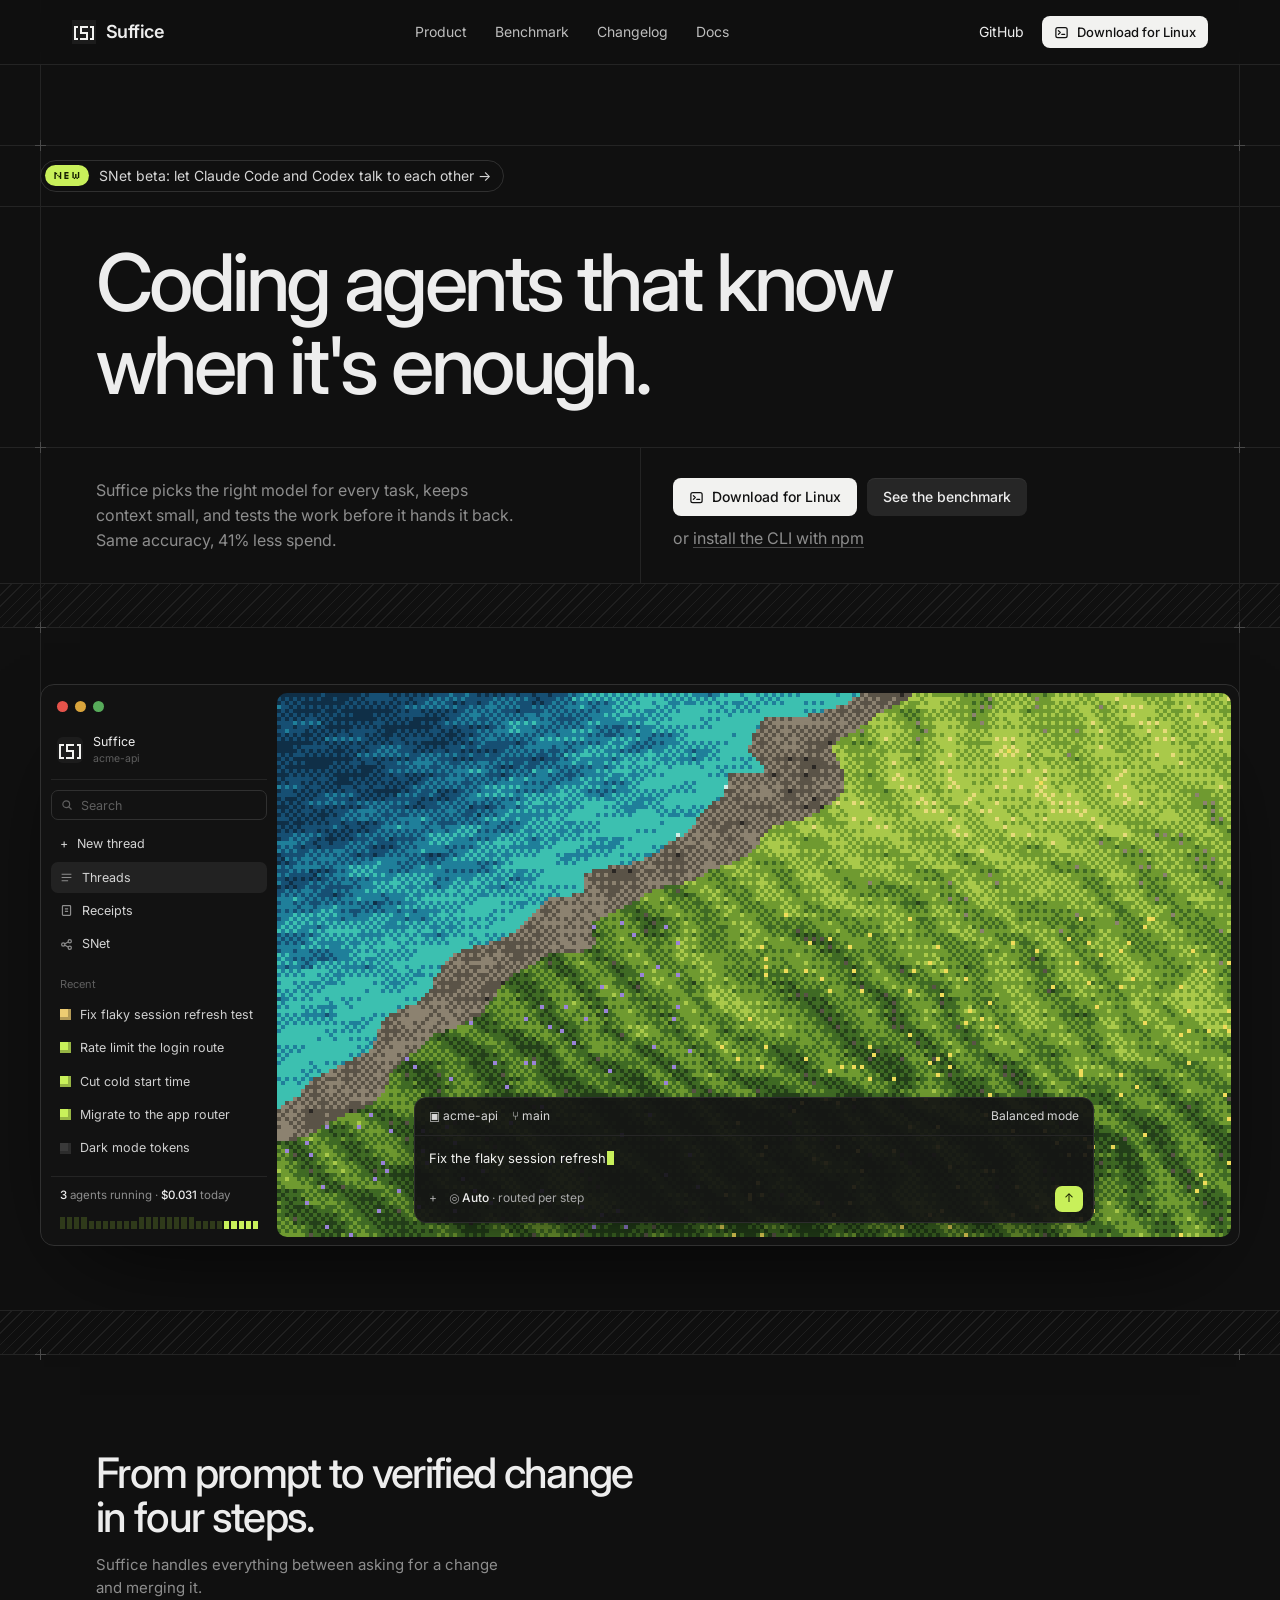
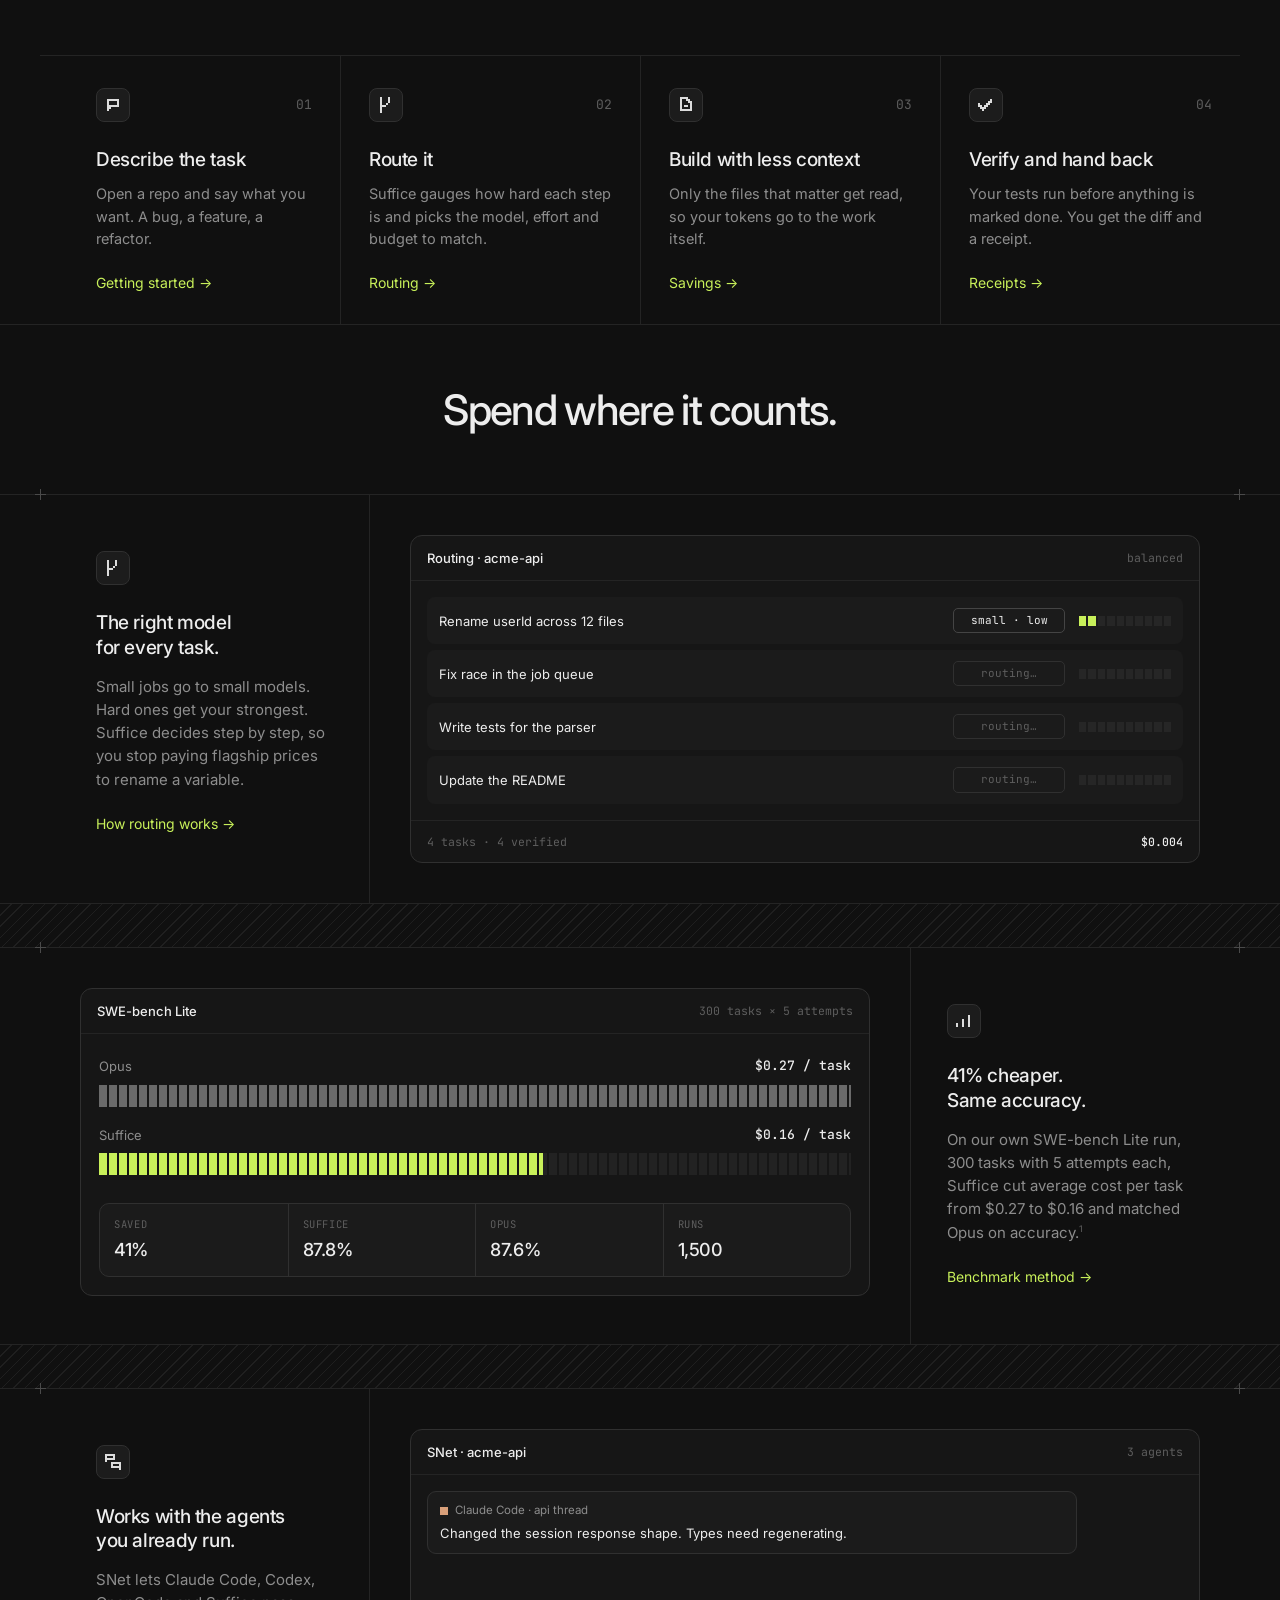
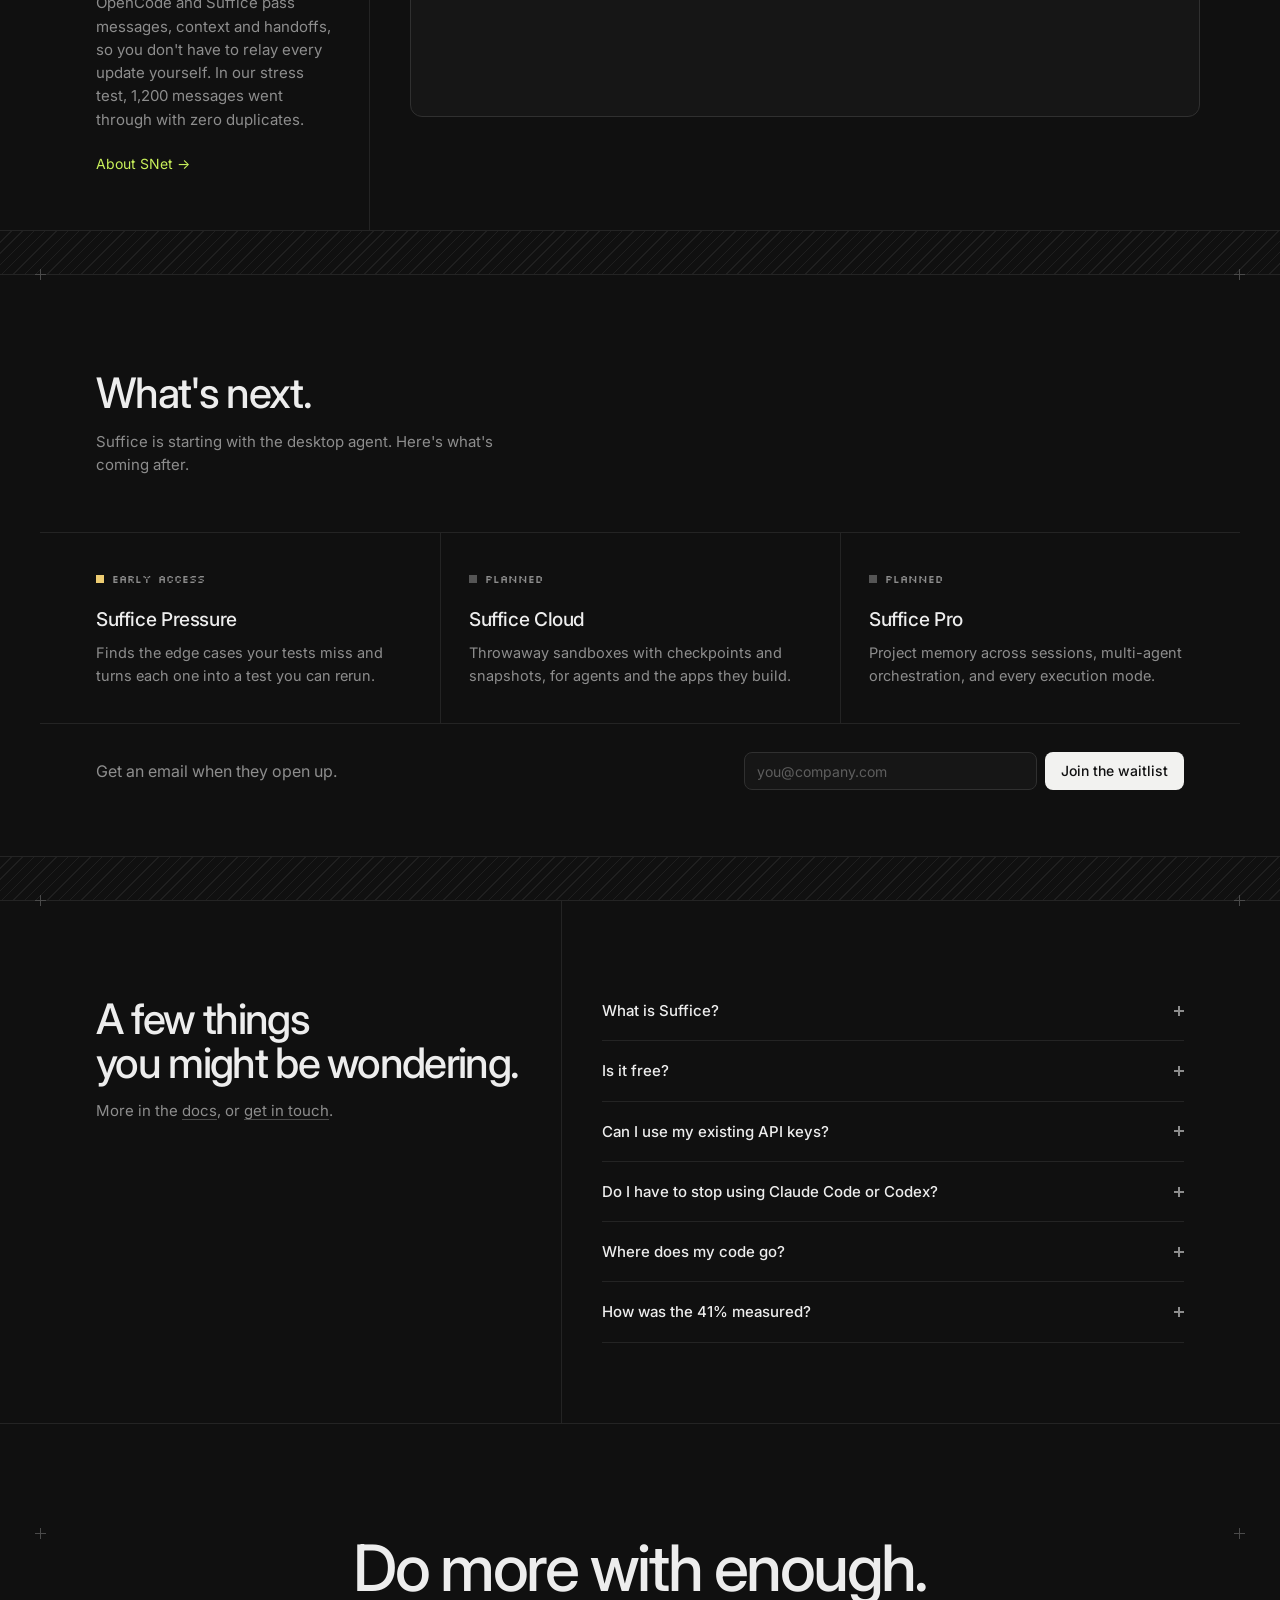
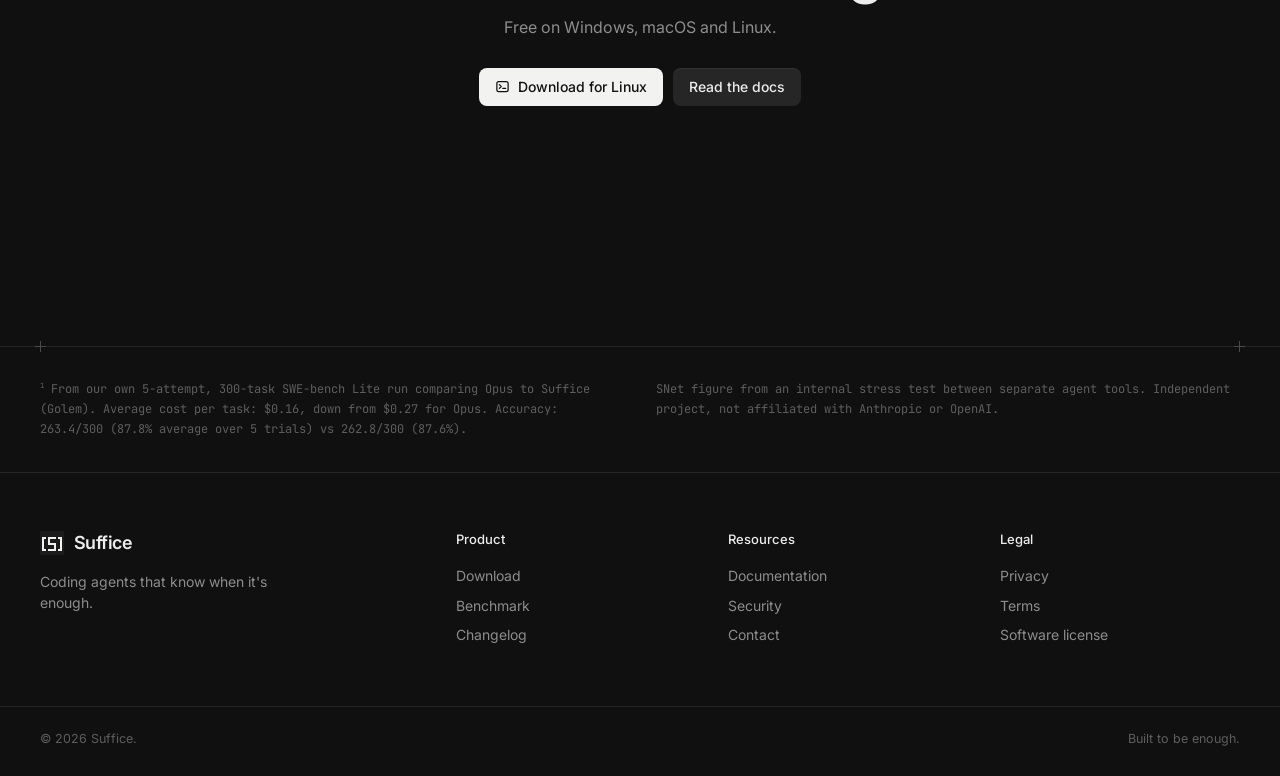
==== v2/index.html @ 333511dd "Add v2 design: dark grid frame with pixel art. Generated with [Devin](https://devin.ai)  Co-Authored" ====
<!doctype html>
<html lang="en">
<head>
  <meta charset="utf-8">
  <meta name="viewport" content="width=device-width, initial-scale=1">
  <title>Suffice | Coding agents that know when it's enough</title>
  <meta name="description" content="Suffice picks the right model for every task, keeps context small, and tests the work before it hands it back. Same accuracy, 41% less spend.">
  <meta property="og:title" content="Suffice | Coding agents that know when it's enough">
  <meta property="og:description" content="41% lower cost per task at the same accuracy on SWE-bench Lite.">
  <meta name="theme-color" content="#101010">
  <link rel="icon" href="logo.svg" type="image/svg+xml">
  <link rel="preconnect" href="https://fonts.googleapis.com">
  <link rel="preconnect" href="https://fonts.gstatic.com" crossorigin>
  <link href="https://fonts.googleapis.com/css2?family=Inter:wght@400;500;600&family=JetBrains+Mono:wght@400;500&family=Silkscreen&display=swap" rel="stylesheet">
  <link rel="stylesheet" href="styles.css">
  <script>document.documentElement.classList.add('js')</script>
</head>
<body>

<header class="nav">
  <div class="inner">
    <a href="index.html" class="brand"><img src="logo.svg" alt="">Suffice</a>
    <nav class="nav-links">
      <a href="#product">Product</a>
      <a href="#benchmark">Benchmark</a>
      <a href="download.html#changelog">Changelog</a>
      <a href="#" data-link="docs">Docs</a>
    </nav>
    <div class="nav-right">
      <a href="#" data-link="github" class="hide-sm">GitHub</a>
      <a href="download.html" class="btn btn-white btn-sm" data-download><span data-os-icon></span><span data-download-label>Download</span></a>
    </div>
  </div>
</header>

<main>
  <section class="band hero">
    <div class="inner hero-top"></div>
  </section>
  <section class="band">
    <div class="inner badge-row">
      <span class="x tl"></span><span class="x tr"></span>
      <a class="badge fade-up" href="#snet"><b>NEW</b>SNet beta: let Claude Code and Codex talk to each other →</a>
    </div>
  </section>
  <section class="band hero">
    <div class="inner">
      <h1 class="fade-up" style="--i:1">Coding agents that know<br>when it's enough.</h1>
    </div>
  </section>
  <section class="band">
    <div class="inner hero-split">
      <span class="x tl"></span><span class="x tr"></span>
      <div class="fade-up" style="--i:2"><p>Suffice picks the right model for every task, keeps context small, and tests the work before it hands it back. Same accuracy, 41% less spend.</p></div>
      <div class="fade-up" style="--i:3">
        <div class="actions">
          <a href="download.html" class="btn btn-white" data-download><span data-os-icon></span><span data-download-label>Download Suffice</span></a>
          <a href="#benchmark" class="btn btn-grey">See the benchmark</a>
        </div>
        <p class="or">or <a class="u" href="download.html#cli">install the CLI with npm</a></p>
      </div>
    </div>
  </section>

  <div class="hatch"></div>

  <section class="band">
    <div class="inner shot-band">
      <span class="x tl"></span><span class="x tr"></span>
      <div class="app fade-up" style="--i:4" role="img" aria-label="The Suffice desktop app with a thread list and a prompt box over pixel art">
        <div class="app-grid">
          <aside class="side">
            <div class="lights"><i style="background:#e5534b"></i><i style="background:#d9a43c"></i><i style="background:#57ab5a"></i></div>
            <div class="ws"><img src="logo.svg" alt=""><div>Suffice<small>acme-api</small></div></div>
            <div class="search"><svg width="12" height="12" viewBox="0 0 16 16" fill="none" stroke="currentColor" stroke-width="1.6"><circle cx="7" cy="7" r="4.5"/><path d="M10.5 10.5L14 14"/></svg>Search</div>
            <div class="nav-item"><span>+</span>New thread</div>
            <div class="nav-item on"><svg viewBox="0 0 16 16" fill="none" stroke="currentColor" stroke-width="1.5"><path d="M2 4h12M2 8h12M2 12h8"/></svg>Threads</div>
            <div class="nav-item"><svg viewBox="0 0 16 16" fill="none" stroke="currentColor" stroke-width="1.5"><rect x="3" y="2" width="10" height="12" rx="1"/><path d="M6 6h4M6 9h4"/></svg>Receipts</div>
            <div class="nav-item"><svg viewBox="0 0 16 16" fill="none" stroke="currentColor" stroke-width="1.5"><circle cx="4" cy="8" r="2"/><circle cx="12" cy="4" r="2"/><circle cx="12" cy="12" r="2"/><path d="M6 7l4-2M6 9l4 2"/></svg>SNet</div>
            <div class="side-label">Recent</div>
            <div class="thread"><i class="pdot run"></i><span>Fix flaky session refresh test</span></div>
            <div class="thread"><i class="pdot"></i><span>Rate limit the login route</span></div>
            <div class="thread"><i class="pdot"></i><span>Cut cold start time</span></div>
            <div class="thread"><i class="pdot"></i><span>Migrate to the app router</span></div>
            <div class="thread"><i class="pdot idle"></i><span>Dark mode tokens</span></div>
            <div class="side-foot">
              <b>3</b> agents running · <b id="spendNow">$0.031</b> today
              <div class="spark" id="spark"></div>
            </div>
          </aside>
          <div class="stage">
            <canvas class="pixels" id="pixels" aria-hidden="true"></canvas>
            <div class="composer-wrap">
              <div class="composer">
                <div class="composer-top"><span>▣ acme-api</span><span>⑂ main</span><span class="right hide-sm">Balanced mode</span></div>
                <div class="prompt placeholder" id="prompt">Describe the task…</div>
                <div class="composer-bar"><span>+</span><span>◎ <b>Auto</b> · routed per step</span><span class="send" id="send">↑</span></div>
              </div>
            </div>
          </div>
        </div>
      </div>
    </div>
  </section>

  <div class="hatch"></div>

  <section class="band" id="product">
    <div class="inner">
      <span class="x tl"></span><span class="x tr"></span>
      <div class="sec-head" data-reveal>
        <h2>From prompt to verified change<br>in four steps.</h2>
        <p>Suffice handles everything between asking for a change and merging it.</p>
      </div>
      <div class="steps" data-reveal>
        <div class="step">
          <div class="step-top"><span class="ico"><canvas data-icon="chat"></canvas></span><span class="num">01</span></div>
          <h3>Describe the task</h3>
          <p>Open a repo and say what you want. A bug, a feature, a refactor.</p>
          <a class="link" href="#" data-link="docs">Getting started →</a>
        </div>
        <div class="step">
          <div class="step-top"><span class="ico"><canvas data-icon="fork"></canvas></span><span class="num">02</span></div>
          <h3>Route it</h3>
          <p>Suffice gauges how hard each step is and picks the model, effort and budget to match.</p>
          <a class="link" href="#routing">Routing →</a>
        </div>
        <div class="step">
          <div class="step-top"><span class="ico"><canvas data-icon="file"></canvas></span><span class="num">03</span></div>
          <h3>Build with less context</h3>
          <p>Only the files that matter get read, so your tokens go to the work itself.</p>
          <a class="link" href="#benchmark">Savings →</a>
        </div>
        <div class="step">
          <div class="step-top"><span class="ico"><canvas data-icon="check"></canvas></span><span class="num">04</span></div>
          <h3>Verify and hand back</h3>
          <p>Your tests run before anything is marked done. You get the diff and a receipt.</p>
          <a class="link" href="#" data-link="docs">Receipts →</a>
        </div>
      </div>
    </div>
  </section>

  <section class="band pixel-band">
    <canvas id="stripes" aria-hidden="true"></canvas>
    <h2 data-reveal>Spend where it counts.</h2>
  </section>

  <section class="band" id="routing">
    <div class="inner">
      <span class="x tl"></span><span class="x tr"></span>
      <div class="row">
        <div class="row-text" data-reveal>
          <span class="ico"><canvas data-icon="fork"></canvas></span>
          <h3>The right model<br>for every task.</h3>
          <p>Small jobs go to small models. Hard ones get your strongest. Suffice decides step by step, so you stop paying flagship prices to rename a variable.</p>
          <a class="link" href="#" data-link="docs">How routing works →</a>
        </div>
        <div class="row-shot" data-reveal style="--d:100ms">
          <div class="mock" id="routeShot">
            <div class="mock-head"><b>Routing · acme-api</b><span>balanced</span></div>
            <div class="mock-body">
              <div class="route"><span>Rename userId across 12 files</span><span class="model" data-model="small · low" data-effort="2">routing…</span><span class="blocks"></span></div>
              <div class="route"><span>Fix race in the job queue</span><span class="model" data-model="large · high" data-effort="8">routing…</span><span class="blocks"></span></div>
              <div class="route"><span>Write tests for the parser</span><span class="model" data-model="mid · medium" data-effort="5">routing…</span><span class="blocks"></span></div>
              <div class="route"><span>Update the README</span><span class="model" data-model="small · low" data-effort="1">routing…</span><span class="blocks"></span></div>
            </div>
            <div class="mock-foot"><span>4 tasks · 4 verified</span><b id="routeCost">$0.000</b></div>
          </div>
        </div>
      </div>
    </div>
  </section>

  <div class="hatch"></div>

  <section class="band" id="benchmark">
    <div class="inner">
      <span class="x tl"></span><span class="x tr"></span>
      <div class="row flip">
        <div class="row-text" data-reveal>
          <span class="ico"><canvas data-icon="bars"></canvas></span>
          <h3>41% cheaper.<br>Same accuracy.</h3>
          <p>On our own SWE-bench Lite run, 300 tasks with 5 attempts each, Suffice cut average cost per task from $0.27 to $0.16 and matched Opus on accuracy.<sup>1</sup></p>
          <a class="link" href="https://suffice.work/method">Benchmark method →</a>
        </div>
        <div class="row-shot" data-reveal style="--d:100ms">
          <div class="mock chart">
            <div class="mock-head"><b>SWE-bench Lite</b><span>300 tasks × 5 attempts</span></div>
            <div class="bars">
              <div><div class="bar-label"><span>Opus</span><b>$0.27 / task</b></div><div class="bar"><i style="--w:100%"></i></div></div>
              <div><div class="bar-label"><span>Suffice</span><b>$0.16 / task</b></div><div class="bar us"><i style="--w:59%"></i></div></div>
            </div>
            <div class="stats">
              <div><small>Saved</small><b><span data-count="41">0</span>%</b></div>
              <div><small>Suffice</small><b><span data-count="87.8" data-decimals="1">0</span>%</b></div>
              <div><small>Opus</small><b><span data-count="87.6" data-decimals="1">0</span>%</b></div>
              <div><small>Runs</small><b><span data-count="1500">0</span></b></div>
            </div>
          </div>
        </div>
      </div>
    </div>
  </section>

  <div class="hatch"></div>

  <section class="band" id="snet">
    <div class="inner">
      <span class="x tl"></span><span class="x tr"></span>
      <div class="row">
        <div class="row-text" data-reveal>
          <span class="ico"><canvas data-icon="msgs"></canvas></span>
          <h3>Works with the agents<br>you already run.</h3>
          <p>SNet lets Claude Code, Codex, OpenCode and Suffice pass messages, context and handoffs, so you don't have to relay every update yourself. In our stress test, 1,200 messages went through with zero duplicates.</p>
          <a class="link" href="#" data-link="docs">About SNet →</a>
        </div>
        <div class="row-shot" data-reveal style="--d:100ms">
          <div class="mock" id="snetShot">
            <div class="mock-head"><b>SNet · acme-api</b><span>3 agents</span></div>
            <div class="msgs">
              <div class="msg"><div class="msg-from"><i style="background:#d9a07a"></i>Claude Code · api thread</div>Changed the session response shape. Types need regenerating.</div>
              <div class="msg me"><div class="msg-from"><i style="background:var(--accent)"></i>Suffice</div>Types regenerated. Handing the test run to Codex.</div>
              <div class="msg"><div class="msg-from"><i style="background:#85baff"></i>Codex · tests thread</div>42 of 42 passing. Ready for review.</div>
            </div>
          </div>
        </div>
      </div>
    </div>
  </section>

  <div class="hatch"></div>

  <section class="band">
    <div class="inner">
      <span class="x tl"></span><span class="x tr"></span>
      <div class="sec-head" data-reveal>
        <h2>What's next.</h2>
        <p>Suffice is starting with the desktop agent. Here's what's coming after.</p>
      </div>
      <div class="cells" data-reveal>
        <div class="cell"><span class="status"><i style="background:var(--warn)"></i>EARLY ACCESS</span><h3>Suffice Pressure</h3><p>Finds the edge cases your tests miss and turns each one into a test you can rerun.</p></div>
        <div class="cell"><span class="status"><i style="background:#555"></i>PLANNED</span><h3>Suffice Cloud</h3><p>Throwaway sandboxes with checkpoints and snapshots, for agents and the apps they build.</p></div>
        <div class="cell"><span class="status"><i style="background:#555"></i>PLANNED</span><h3>Suffice Pro</h3><p>Project memory across sessions, multi-agent orchestration, and every execution mode.</p></div>
      </div>
      <div class="wait-row" data-reveal>
        <p class="muted">Get an email when they open up.</p>
        <form class="waitlist" novalidate>
          <input type="email" name="email" placeholder="you@company.com" aria-label="Email address" required>
          <button class="btn btn-white" type="submit">Join the waitlist</button>
        </form>
        <p class="waitlist-msg" aria-live="polite"></p>
      </div>
    </div>
  </section>

  <div class="hatch"></div>

  <section class="band">
    <div class="inner">
      <span class="x tl"></span><span class="x tr"></span>
      <div class="faq-grid">
      <div data-reveal>
        <h2>A few things<br>you might be wondering.</h2>
        <p>More in the <a class="u" href="#" data-link="docs">docs</a>, or <a class="u" href="#" data-email>get in touch</a>.</p>
      </div>
      <div class="faq" data-reveal style="--d:100ms">
        <details><summary>What is Suffice?<i></i></summary><p>A desktop coding agent. You describe a feature, bug or refactor, and Suffice plans it, writes the code, runs it and tests it, choosing models along the way so you don't overpay.</p></details>
        <details><summary>Is it free?<i></i></summary><p>Yes. The app is free with your own API key. Paid features will come later, and we'll announce pricing before anything changes.</p></details>
        <details><summary>Can I use my existing API keys?<i></i></summary><p>Yes. Add a key from your provider and you're billed by them at their normal rates. Whatever Suffice saves shows up on your own bill.</p></details>
        <details><summary>Do I have to stop using Claude Code or Codex?<i></i></summary><p>No. SNet, in beta, connects them to Suffice and to each other so they can share context and hand off work.</p></details>
        <details><summary>Where does my code go?<i></i></summary><p>The agent runs on your computer. Code is only sent to the model provider you configure, under your key.</p></details>
        <details><summary>How was the 41% measured?<i></i></summary><p>On our own run of SWE-bench Lite: 300 tasks, 5 attempts each, comparing Opus to Suffice (Golem). Average cost per task went from $0.27 to $0.16 with accuracy level. The full <a class="u" href="https://suffice.work/method">method</a> is public.</p></details>
      </div>
      </div>
    </div>
  </section>

  <section class="band cta">
    <div class="inner" data-reveal>
      <span class="x tl"></span><span class="x tr"></span>
      <h2>Do more with enough.</h2>
      <p>Free on Windows, macOS and Linux.</p>
      <div class="actions">
        <a href="download.html" class="btn btn-white" data-download><span data-os-icon></span><span data-download-label>Download Suffice</span></a>
        <a href="#" class="btn btn-grey" data-link="docs">Read the docs</a>
      </div>
    </div>
    <canvas class="dissolve" id="dissolve" aria-hidden="true"></canvas>
  </section>
</main>

<footer class="footer">
  <section class="band">
    <div class="inner notes">
      <span class="x tl"></span><span class="x tr"></span>
      <p><sup>1</sup> From our own 5-attempt, 300-task SWE-bench Lite run comparing Opus to Suffice (Golem). Average cost per task: $0.16, down from $0.27 for Opus. Accuracy: 263.4/300 (87.8% average over 5 trials) vs 262.8/300 (87.6%).</p>
      <p>SNet figure from an internal stress test between separate agent tools. Independent project, not affiliated with Anthropic or OpenAI.</p>
    </div>
  </section>
  <section class="band">
    <div class="inner footer-grid">
      <div>
        <a href="index.html" class="brand"><img src="logo.svg" alt="">Suffice</a>
        <p>Coding agents that know when it's enough.</p>
      </div>
      <div class="footer-col"><h4>Product</h4><a href="download.html">Download</a><a href="#benchmark">Benchmark</a><a href="download.html#changelog">Changelog</a></div>
      <div class="footer-col"><h4>Resources</h4><a href="#" data-link="docs">Documentation</a><a href="#" data-link="security">Security</a><a href="#" data-email>Contact</a></div>
      <div class="footer-col"><h4>Legal</h4><a href="#" data-link="privacy">Privacy</a><a href="#" data-link="terms">Terms</a><a href="#" data-link="eula">Software license</a></div>
    </div>
  </section>
  <div class="inner footer-bottom"><span>© <span data-year>2026</span> Suffice.</span><span>Built to be enough.</span></div>
</footer>

<script src="main.js"></script>
</body>
</html>
---- v2/styles.css ----
:root {
  --bg: #101010;
  --panel: #161616;
  --panel-2: #1c1c1c;
  --line: #242424;
  --line-2: #303030;
  --text: #ededed;
  --muted: #8d8d8d;
  --dim: #5e5e5e;
  --accent: #c8f05a;
  --accent-ink: #141c00;
  --add: #8ee5ad;
  --del: #e8917f;
  --warn: #edcc72;
  --frame: 1200px;
  --pad: 56px;
  --sans: "Inter", ui-sans-serif, system-ui, -apple-system, "Segoe UI", sans-serif;
  --mono: "JetBrains Mono", ui-monospace, Consolas, monospace;
  --pixel: "Silkscreen", var(--mono);
  --ease: cubic-bezier(0.2, 0.7, 0.2, 1);
}

*, *::before, *::after { box-sizing: border-box; }
html { scroll-behavior: smooth; -webkit-text-size-adjust: 100%; }
body { margin: 0; background: var(--bg); color: var(--text); font-family: var(--sans); font-size: 16px; line-height: 1.55; -webkit-font-smoothing: antialiased; overflow-x: hidden; }
body::before, body::after { content: ""; position: fixed; top: 0; bottom: 0; width: 1px; background: var(--line); z-index: 0; pointer-events: none; }
body::before { left: max(0px, calc(50% - var(--frame) / 2)); }
body::after { right: max(0px, calc(50% - var(--frame) / 2)); }
img, svg, canvas { display: block; max-width: 100%; }
[hidden] { display: none !important; }
a { color: inherit; text-decoration: none; }
button, input { font: inherit; color: inherit; }
button { background: none; border: 0; padding: 0; cursor: pointer; }
p { margin: 0; }
h1, h2, h3 { margin: 0; font-weight: 500; letter-spacing: -0.04em; line-height: 1.05; }
h2 { font-size: clamp(30px, 3.4vw, 42px); }
h3 { font-size: 19px; letter-spacing: -0.02em; line-height: 1.3; }
::selection { background: var(--accent); color: var(--accent-ink); }
:focus-visible { outline: 2px solid var(--accent); outline-offset: 3px; }

/* Frame */
.band { position: relative; z-index: 1; border-bottom: 1px solid var(--line); }
.inner { position: relative; max-width: var(--frame); margin: 0 auto; padding: 0 var(--pad); }
.x { position: absolute; width: 11px; height: 11px; z-index: 2; pointer-events: none; }
.x::before, .x::after { content: ""; position: absolute; background: #4a4a4a; }
.x::before { left: 5px; top: 0; width: 1px; height: 11px; }
.x::after { top: 5px; left: 0; width: 11px; height: 1px; }
.x.tl { left: -5px; top: -6px; }
.x.tr { right: -5px; top: -6px; }
.hatch { position: relative; z-index: 1; height: 44px; border-bottom: 1px solid var(--line); background: repeating-linear-gradient(-45deg, transparent 0 7px, #1f1f1f 7px 8px); }
.mono { font-family: var(--mono); }
.muted { color: var(--muted); }
.link { color: var(--accent); font-size: 14px; transition: opacity 0.2s; }
.link:hover { opacity: 0.75; }
.u { text-decoration: underline; text-underline-offset: 3px; text-decoration-color: #4a4a4a; }
.u:hover { text-decoration-color: var(--text); }
sup { font-size: 0.6em; color: var(--dim); }

/* Buttons */
.btn { display: inline-flex; align-items: center; justify-content: center; gap: 8px; height: 38px; padding: 0 16px; border-radius: 8px; font-size: 14px; font-weight: 500; white-space: nowrap; transition: background 0.2s, border-color 0.2s, transform 0.15s; }
.btn svg { width: 15px; height: 15px; flex: none; }
.btn:active { transform: translateY(1px); }
.btn-white { background: #f2f2f0; color: #111; }
.btn-white:hover { background: #fff; }
.btn-grey { background: #262626; color: var(--text); box-shadow: inset 0 1px 0 rgba(255, 255, 255, 0.06); }
.btn-grey:hover { background: #2e2e2e; }
.btn-sm { height: 32px; padding: 0 12px; font-size: 13px; }

/* Nav */
.nav { position: sticky; top: 0; z-index: 40; background: rgba(16, 16, 16, 0.85); backdrop-filter: blur(12px); -webkit-backdrop-filter: blur(12px); border-bottom: 1px solid var(--line); }
.nav .inner { display: flex; align-items: center; justify-content: space-between; height: 64px; padding: 0 32px; }
.brand { display: flex; align-items: center; gap: 10px; font-size: 18px; font-weight: 600; letter-spacing: -0.03em; }
.brand img { width: 24px; height: 24px; image-rendering: pixelated; }
.nav-links { display: flex; gap: 28px; font-size: 14px; color: #bdbdbd; }
.nav-links a:hover { color: var(--text); }
.nav-right { display: flex; align-items: center; gap: 18px; font-size: 14px; }

/* Hero */
.hero-top { padding: 80px 0 0; }
.badge { display: inline-flex; align-items: center; gap: 10px; padding: 4px 12px 4px 4px; border: 1px solid var(--line-2); border-radius: 999px; font-size: 14px; color: #d6d6d6; transition: border-color 0.2s; }
.badge:hover { border-color: #444; }
.badge b { padding: 2px 8px; border-radius: 999px; background: var(--accent); color: var(--accent-ink); font-family: var(--pixel); font-size: 11px; font-weight: 400; letter-spacing: 0.04em; }
.badge-row { padding: 14px 0; }
.hero h1 { padding: 34px 0 40px; font-size: clamp(44px, 6.2vw, 80px); letter-spacing: -0.045em; }
.hero-split { display: grid; grid-template-columns: 1fr 1fr; }
.hero-split > div { padding: 30px 0; }
.hero-split > div + div { padding-left: 32px; border-left: 1px solid var(--line); }
.hero-split p { max-width: 430px; color: var(--muted); font-size: 16px; }
.actions { display: flex; flex-wrap: wrap; gap: 10px; }
.or { margin-top: 10px; font-size: 13px; color: var(--dim); }
.or a { color: var(--muted); }
.or a:hover { color: var(--text); }

/* App mock */
.shot-band { padding: 56px 0 64px; }
.app { position: relative; border: 1px solid var(--line-2); border-radius: 14px; background: #121212; overflow: hidden; box-shadow: 0 40px 100px -40px rgba(0, 0, 0, 0.8); font-size: 12.5px; }
.app-grid { display: grid; grid-template-columns: 236px minmax(0, 1fr); height: clamp(380px, 44vw, 560px); }
.side { display: flex; flex-direction: column; gap: 2px; padding: 14px 10px; overflow: hidden; }
.lights { display: flex; gap: 7px; padding: 2px 6px 14px; }
.lights i { width: 11px; height: 11px; border-radius: 50%; }
.ws { display: flex; align-items: center; gap: 10px; padding: 4px 6px 12px; border-bottom: 1px solid var(--line); margin-bottom: 8px; }
.ws img { width: 26px; height: 26px; border-radius: 6px; }
.ws small { display: block; color: var(--dim); font-size: 10.5px; }
.search { display: flex; align-items: center; gap: 8px; height: 30px; padding: 0 9px; border: 1px solid var(--line-2); border-radius: 7px; color: var(--dim); margin-bottom: 6px; }
.nav-item { display: flex; align-items: center; gap: 9px; padding: 6px 9px; border-radius: 7px; color: #d4d4d4; }
.nav-item.on { background: #222; }
.nav-item svg { width: 13px; height: 13px; color: var(--muted); }
.side-label { margin: 14px 9px 4px; color: var(--dim); font-size: 11px; }
.thread { display: flex; align-items: center; gap: 9px; padding: 6px 9px; border-radius: 7px; color: #cfcfcf; white-space: nowrap; overflow: hidden; }
.thread span { overflow: hidden; text-overflow: ellipsis; }
.thread i { flex: none; width: 11px; height: 11px; image-rendering: pixelated; }
.pdot { background: var(--accent); box-shadow: inset -3px -3px 0 rgba(0, 0, 0, 0.25); }
.pdot.run { background: var(--warn); animation: blink 1s steps(2) infinite; }
.pdot.idle { background: #3a3a3a; }
@keyframes blink { 50% { opacity: 0.35; } }
.side-foot { margin-top: auto; padding: 10px 9px 2px; border-top: 1px solid var(--line); color: var(--muted); font-size: 11.5px; }
.side-foot b { color: var(--text); font-weight: 500; }
.spark { display: flex; align-items: flex-end; gap: 2px; height: 16px; margin-top: 8px; }
.spark i { flex: 1; background: #2f3a1a; }
.spark i.on { background: var(--accent); }
.stage { position: relative; margin: 8px 8px 8px 0; border-radius: 10px; overflow: hidden; background: #0d1416; }
.pixels { position: absolute; inset: 0; width: 100%; height: 100%; image-rendering: pixelated; }
.composer-wrap { position: absolute; left: 14px; right: 14px; bottom: 14px; max-width: 680px; margin: 0 auto; }
.composer { border-radius: 12px; background: rgba(20, 20, 20, 0.92); border: 1px solid #2c2c2c; box-shadow: 0 20px 50px -20px rgba(0, 0, 0, 0.7); }
.composer-top { display: flex; align-items: center; gap: 14px; padding: 9px 14px; border-bottom: 1px solid #262626; color: #d6d6d6; font-size: 12px; }
.composer-top .right { margin-left: auto; }
.prompt { min-height: 44px; padding: 12px 14px 4px; color: #f0f0ee; font-size: 13px; }
.prompt.placeholder { color: #7d7d7d; }
.caret { display: inline-block; width: 7px; height: 14px; margin-left: 1px; background: var(--accent); vertical-align: -2px; animation: blink 1s steps(2) infinite; }
.composer-bar { display: flex; align-items: center; gap: 12px; padding: 6px 10px 10px 14px; color: #a8a8a8; font-size: 12px; }
.composer-bar b { color: #ededed; font-weight: 500; }
.send { display: grid; place-items: center; width: 28px; height: 26px; margin-left: auto; border-radius: 7px; background: #262626; color: #8d8d8d; transition: background 0.2s, color 0.2s; }
.send.live { background: var(--accent); color: var(--accent-ink); }

/* Section heads */
.sec-head { padding: 96px 0 56px; }
.sec-head p { max-width: 420px; margin-top: 14px; color: var(--muted); font-size: 15px; }

/* 4 steps */
.steps { display: grid; grid-template-columns: repeat(4, 1fr); border-top: 1px solid var(--line); margin: 0 calc(var(--pad) * -1); }
.step { display: flex; flex-direction: column; min-height: 250px; padding: 32px 28px 30px; }
.step + .step { border-left: 1px solid var(--line); }
.step:first-child { padding-left: var(--pad); }
.step-top { display: flex; justify-content: space-between; align-items: center; margin-bottom: 26px; }
.ico { display: grid; place-items: center; width: 34px; height: 34px; border: 1px solid var(--line-2); border-radius: 8px; background: var(--panel-2); }
.ico canvas, .ico svg { width: 16px; height: 16px; image-rendering: pixelated; }
.num { font-family: var(--mono); font-size: 13px; color: var(--dim); }
.step p { margin-top: 10px; color: var(--muted); font-size: 14.5px; }
.step .link { margin-top: auto; padding-top: 22px; }

/* Pixel band */
.pixel-band { position: relative; height: 170px; display: grid; place-items: center; overflow: hidden; }
.pixel-band canvas { position: absolute; inset: 0; width: 100%; height: 100%; image-rendering: pixelated; }
.pixel-band h2 { position: relative; padding: 18px 32px; background: var(--bg); text-align: center; }

/* Feature rows */
.row { display: grid; grid-template-columns: 330px 1fr; margin: 0 calc(var(--pad) * -1); }
.row.flip { grid-template-columns: 1fr 330px; }
.row-text { display: flex; flex-direction: column; padding: 56px 36px 56px var(--pad); }
.row.flip .row-text { order: 2; padding: 56px var(--pad) 56px 36px; border-left: 1px solid var(--line); }
.row:not(.flip) .row-text { border-right: 1px solid var(--line); }
.row-text p { margin-top: 14px; color: var(--muted); font-size: 15px; }
.row-text .link { margin-top: 22px; }
.row-text .ico { margin-bottom: 26px; }
.row-shot { padding: 40px; min-width: 0; }
.mock { border: 1px solid var(--line-2); border-radius: 12px; background: var(--panel); overflow: hidden; font-size: 13px; }
.mock-head { display: flex; align-items: center; justify-content: space-between; gap: 12px; padding: 12px 16px; border-bottom: 1px solid var(--line); }
.mock-head b { font-weight: 500; }
.mock-head span { font-family: var(--mono); font-size: 11.5px; color: var(--dim); }
.mock-body { padding: 16px; }

.route { display: grid; grid-template-columns: minmax(0, 1fr) 112px 92px; align-items: center; gap: 14px; padding: 11px 12px; border-radius: 8px; background: #1b1b1b; }
.route + .route { margin-top: 6px; }
.route span:first-child { overflow: hidden; text-overflow: ellipsis; white-space: nowrap; }
.model { padding: 3px 8px; border: 1px solid var(--line-2); border-radius: 5px; font-family: var(--mono); font-size: 11px; color: var(--dim); text-align: center; transition: color 0.3s, border-color 0.3s; }
.model.set { color: var(--text); border-color: #444; }
.blocks { display: flex; gap: 2px; }
.blocks i { flex: 1; height: 10px; background: #262626; transition: background 0.15s; }
.blocks i.on { background: var(--accent); }
.mock-foot { display: flex; justify-content: space-between; padding: 12px 16px; border-top: 1px solid var(--line); font-family: var(--mono); font-size: 11.5px; color: var(--dim); }
.mock-foot b { color: var(--text); font-weight: 500; }

.bars { display: grid; gap: 18px; padding: 22px 18px 10px; }
.bar-label { display: flex; justify-content: space-between; margin-bottom: 8px; font-size: 13px; color: var(--muted); }
.bar-label b { font-family: var(--mono); font-weight: 500; color: var(--text); }
.bar { height: 22px; background: repeating-linear-gradient(90deg, #222 0 8px, transparent 8px 10px); }
.bar i { display: block; height: 100%; width: 0; background: repeating-linear-gradient(90deg, #6a6a6a 0 8px, transparent 8px 10px); transition: width 1.6s steps(24); }
.bar.us i { background: repeating-linear-gradient(90deg, var(--accent) 0 8px, transparent 8px 10px); }
.in .bar i { width: var(--w); }
.stats { display: grid; grid-template-columns: repeat(4, 1fr); margin: 18px; border: 1px solid var(--line-2); border-radius: 10px; background: #1b1b1b; }
.stats div { padding: 12px 14px; }
.stats div + div { border-left: 1px solid var(--line-2); }
.stats small { display: block; font-family: var(--mono); font-size: 10.5px; letter-spacing: 0.06em; color: var(--dim); text-transform: uppercase; }
.stats b { display: block; margin-top: 4px; font-size: 18px; font-weight: 500; letter-spacing: -0.02em; }

.msgs { display: flex; flex-direction: column; gap: 10px; padding: 16px; }
.msg { max-width: 86%; padding: 10px 12px; border: 1px solid var(--line-2); border-radius: 9px; background: #1b1b1b; opacity: 0; transform: translateY(6px); transition: opacity 0.45s, transform 0.45s var(--ease); }
.msg.show { opacity: 1; transform: none; }
.msg.me { align-self: flex-end; border-color: rgba(200, 240, 90, 0.35); background: rgba(200, 240, 90, 0.06); }
.msg-from { display: flex; align-items: center; gap: 7px; margin-bottom: 3px; font-size: 11.5px; color: var(--muted); }
.msg-from i { width: 8px; height: 8px; }

/* Roadmap cells */
.cells { display: grid; grid-template-columns: repeat(3, 1fr); border-top: 1px solid var(--line); margin: 0 calc(var(--pad) * -1); }
.cell { padding: 32px 28px 36px; }
.cell:first-child { padding-left: var(--pad); }
.cell + .cell { border-left: 1px solid var(--line); }
.cell .status { display: inline-flex; align-items: center; gap: 8px; margin-bottom: 20px; font-family: var(--pixel); font-size: 11px; color: var(--muted); }
.cell .status i { width: 8px; height: 8px; }
.cell p { margin-top: 10px; color: var(--muted); font-size: 14.5px; }
.wait-row { display: flex; flex-wrap: wrap; align-items: center; justify-content: space-between; gap: 20px; padding: 28px 0; border-top: 1px solid var(--line); margin: 0 calc(var(--pad) * -1); padding-left: var(--pad); padding-right: var(--pad); }
.waitlist { display: flex; gap: 8px; width: min(100%, 440px); }
.waitlist input { flex: 1; min-width: 0; height: 38px; padding: 0 12px; border: 1px solid var(--line-2); border-radius: 8px; background: var(--panel); outline: 0; font-size: 14px; transition: border-color 0.2s; }
.waitlist input:focus { border-color: #555; }
.waitlist input::placeholder { color: var(--dim); }
.waitlist-msg { width: 100%; min-height: 18px; font-size: 13px; color: var(--muted); }

/* FAQ */
.faq-grid { display: grid; grid-template-columns: 1fr 1.3fr; margin: 0 calc(var(--pad) * -1); }
.faq-grid > div:first-child { padding: 96px 36px 96px var(--pad); border-right: 1px solid var(--line); }
.faq-grid > div:first-child p { margin-top: 14px; color: var(--muted); font-size: 15px; }
.faq { padding: 80px var(--pad) 80px 40px; }
.faq details { border-bottom: 1px solid var(--line); }
.faq summary { display: flex; justify-content: space-between; align-items: center; gap: 16px; padding: 18px 0; list-style: none; cursor: pointer; font-size: 15px; font-weight: 500; }
.faq summary::-webkit-details-marker { display: none; }
.faq summary i { flex: none; width: 10px; height: 10px; background: linear-gradient(var(--muted), var(--muted)) center / 10px 2px no-repeat, linear-gradient(var(--muted), var(--muted)) center / 2px 10px no-repeat; transition: transform 0.25s steps(3); }
.faq details[open] summary i { transform: rotate(45deg); }
.faq details p { padding: 0 24px 20px 0; color: var(--muted); font-size: 15px; }

/* CTA */
.cta { position: relative; padding: 110px 0 0; text-align: center; overflow: hidden; }
.cta h2 { font-size: clamp(40px, 5.4vw, 64px); }
.cta p { margin-top: 14px; color: var(--muted); }
.cta .actions { justify-content: center; margin-top: 28px; }
.dissolve { width: 100%; height: 150px; margin-top: 90px; image-rendering: pixelated; }

/* Footer */
.notes { display: grid; grid-template-columns: 1fr 1fr; gap: 32px; padding: 32px 0; font-family: var(--mono); font-size: 12px; line-height: 1.7; color: var(--dim); }
.footer-grid { display: grid; grid-template-columns: 1.6fr repeat(3, 1fr); gap: 32px; padding: 56px 0; }
.footer-grid > div:first-of-type p { max-width: 260px; margin-top: 14px; color: var(--muted); font-size: 14px; }
.footer h4 { margin: 0 0 12px; font-size: 13px; font-weight: 500; }
.footer-col a { display: block; padding: 4px 0; font-size: 14px; color: var(--muted); }
.footer-col a:hover { color: var(--text); }
.footer-bottom { display: flex; flex-wrap: wrap; justify-content: space-between; gap: 12px; padding: 22px 0 28px; font-size: 12.5px; color: var(--dim); }

/* Download page */
.page-head { padding: 80px 0 48px; }
.page-head h1 { font-size: clamp(44px, 6vw, 72px); letter-spacing: -0.045em; }
.page-head p { margin-top: 16px; color: var(--muted); }
.platforms { display: grid; grid-template-columns: repeat(3, 1fr); border-top: 1px solid var(--line); margin: 0 calc(var(--pad) * -1); }
.platform { display: flex; flex-direction: column; padding: 32px 28px 30px; }
.platform:first-child { padding-left: var(--pad); }
.platform + .platform { border-left: 1px solid var(--line); }
.platform > svg { width: 26px; height: 26px; margin-bottom: 24px; }
.platform h3 { display: flex; align-items: center; gap: 10px; }
.platform .req { margin: 4px 0 22px; color: var(--muted); font-size: 14px; }
.platform .files { display: flex; flex-wrap: wrap; gap: 8px; margin-top: auto; }
.you { display: none; padding: 1px 7px; border-radius: 5px; background: var(--accent); color: var(--accent-ink); font-family: var(--pixel); font-size: 10px; font-weight: 400; letter-spacing: 0.03em; }
.platform.current .you { display: inline-block; }
.cli-list { display: grid; gap: 10px; }
.cli { display: flex; align-items: center; justify-content: space-between; gap: 16px; padding: 12px 12px 12px 16px; border: 1px solid var(--line-2); border-radius: 10px; background: var(--panel); font-family: var(--mono); font-size: 13.5px; }
.cli small { display: block; margin-bottom: 4px; font-family: var(--sans); font-size: 12px; color: var(--dim); }
.cli code { overflow-x: auto; white-space: nowrap; }
.cli code::before { content: "$ "; color: var(--accent); }
.copy { flex: none; height: 28px; padding: 0 10px; border-radius: 6px; background: #262626; font-family: var(--sans); font-size: 12px; color: #d6d6d6; transition: background 0.2s; }
.copy:hover { background: #303030; }
.table { width: 100%; border-collapse: collapse; font-size: 15px; }
.table td { padding: 14px 0; border-bottom: 1px solid var(--line); color: var(--muted); vertical-align: top; }
.table td:first-child { width: 36%; color: var(--text); }
.release { display: grid; grid-template-columns: 200px 1fr; gap: 24px; padding: 28px 0; border-bottom: 1px solid var(--line); }
.release-v { font-family: var(--mono); font-size: 14px; }
.release-d { margin-top: 2px; font-size: 13px; color: var(--dim); }
.release ul { margin: 0; padding: 0; list-style: none; }
.release li { display: grid; grid-template-columns: 64px 1fr; gap: 12px; padding: 4px 0; font-size: 15px; color: var(--muted); }
.release li span { padding-top: 2px; font-family: var(--pixel); font-size: 10px; color: var(--accent); }
.release li span.k { color: var(--warn); }
.release li span.l { color: var(--dim); }

/* Reveal */
.js [data-reveal] { opacity: 0; transform: translateY(12px); transition: opacity 0.7s var(--ease), transform 0.7s var(--ease); transition-delay: var(--d, 0ms); }
.js [data-reveal].in { opacity: 1; transform: none; }
.fade-up { animation: fadeUp 0.8s var(--ease) both; animation-delay: calc(var(--i, 0) * 80ms); }
@keyframes fadeUp { from { opacity: 0; transform: translateY(10px); } }

@media (max-width: 1000px) {
  :root { --pad: 28px; }
  .nav-links { display: none; }
  .hero-split, .faq-grid { grid-template-columns: 1fr; }
  .hero-split > div + div { padding-left: 0; border-left: 0; border-top: 1px solid var(--line); }
  .app-grid { grid-template-columns: minmax(0, 1fr); }
  .side { display: none; }
  .stage { margin: 8px; }
  .steps { grid-template-columns: 1fr 1fr; }
  .step:nth-child(3) { border-left: 0; padding-left: var(--pad); }
  .step:nth-child(n + 3) { border-top: 1px solid var(--line); }
  .row, .row.flip { grid-template-columns: 1fr; }
  .row .row-text, .row.flip .row-text { order: 0; padding: 48px var(--pad) 8px; border: 0; }
  .row-shot { padding: 24px var(--pad) 48px; }
  .cells, .platforms { grid-template-columns: 1fr; }
  .cell + .cell, .platform + .platform { border-left: 0; border-top: 1px solid var(--line); }
  .cell, .platform { padding-left: var(--pad) !important; }
  .faq-grid > div:first-child { padding: 72px var(--pad) 24px; border-right: 0; }
  .faq { padding: 0 var(--pad) 72px; }
  .notes { grid-template-columns: 1fr; }
  .footer-grid { grid-template-columns: 1fr 1fr; }
  .footer-grid > div:first-of-type { grid-column: 1 / -1; }
  .release { grid-template-columns: 1fr; gap: 10px; }
}
@media (max-width: 600px) {
  :root { --pad: 20px; }
  .nav .inner { padding: 0 20px; }
  .nav-right .hide-sm { display: none; }
  .steps { grid-template-columns: 1fr; }
  .step + .step { border-left: 0; border-top: 1px solid var(--line); }
  .step { padding-left: var(--pad) !important; min-height: 0; }
  .route { grid-template-columns: minmax(0, 1fr) 100px; }
  .route .blocks { display: none; }
  .stats { grid-template-columns: 1fr 1fr; }
  .stats div:nth-child(3) { border-left: 0; }
  .stats div:nth-child(n + 3) { border-top: 1px solid var(--line-2); }
  .composer-top .hide-sm, .composer-bar .hide-sm { display: none; }
  .pixel-band h2 { padding: 14px 18px; font-size: 26px; }
}
@media (prefers-reduced-motion: reduce) {
  *, *::before, *::after { animation-duration: 0.001ms !important; animation-iteration-count: 1 !important; transition-duration: 0.001ms !important; }
  html { scroll-behavior: auto; }
}

@media (max-width: 1220px) { .x { display: none; } }
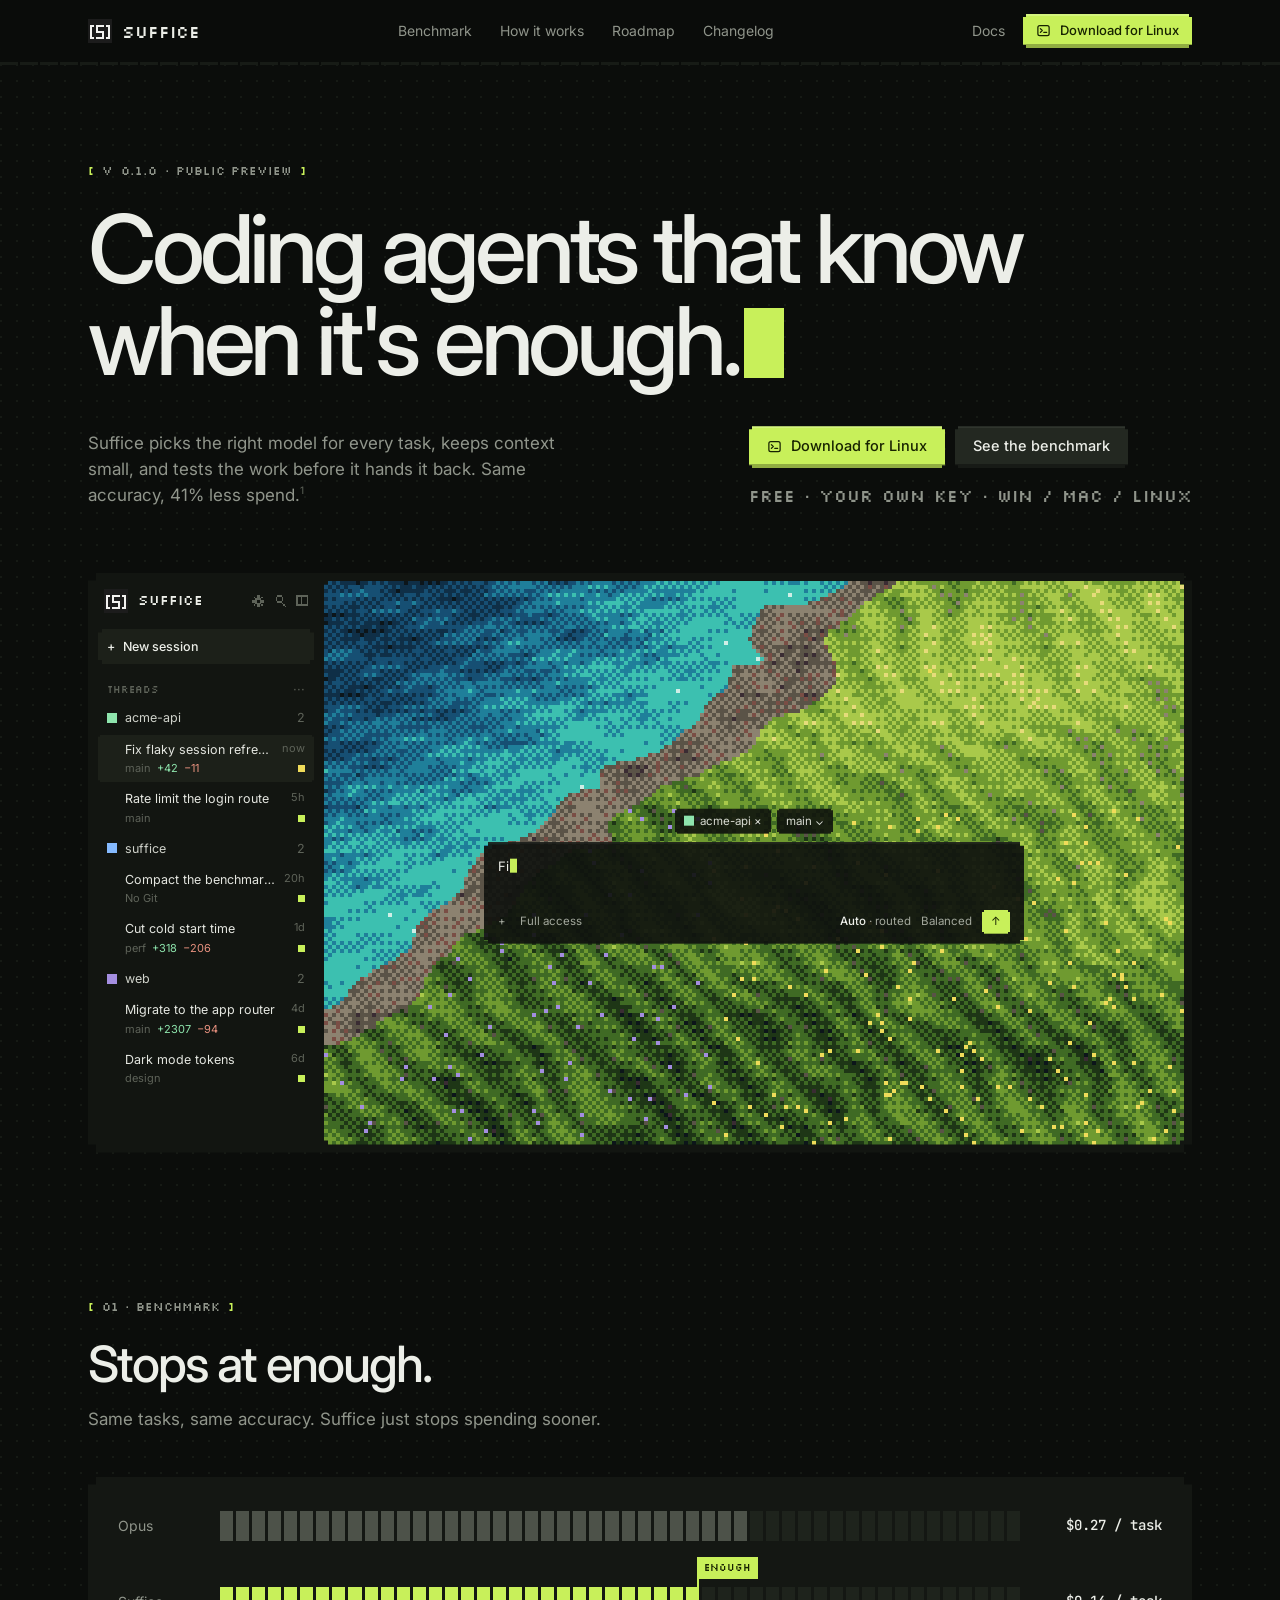
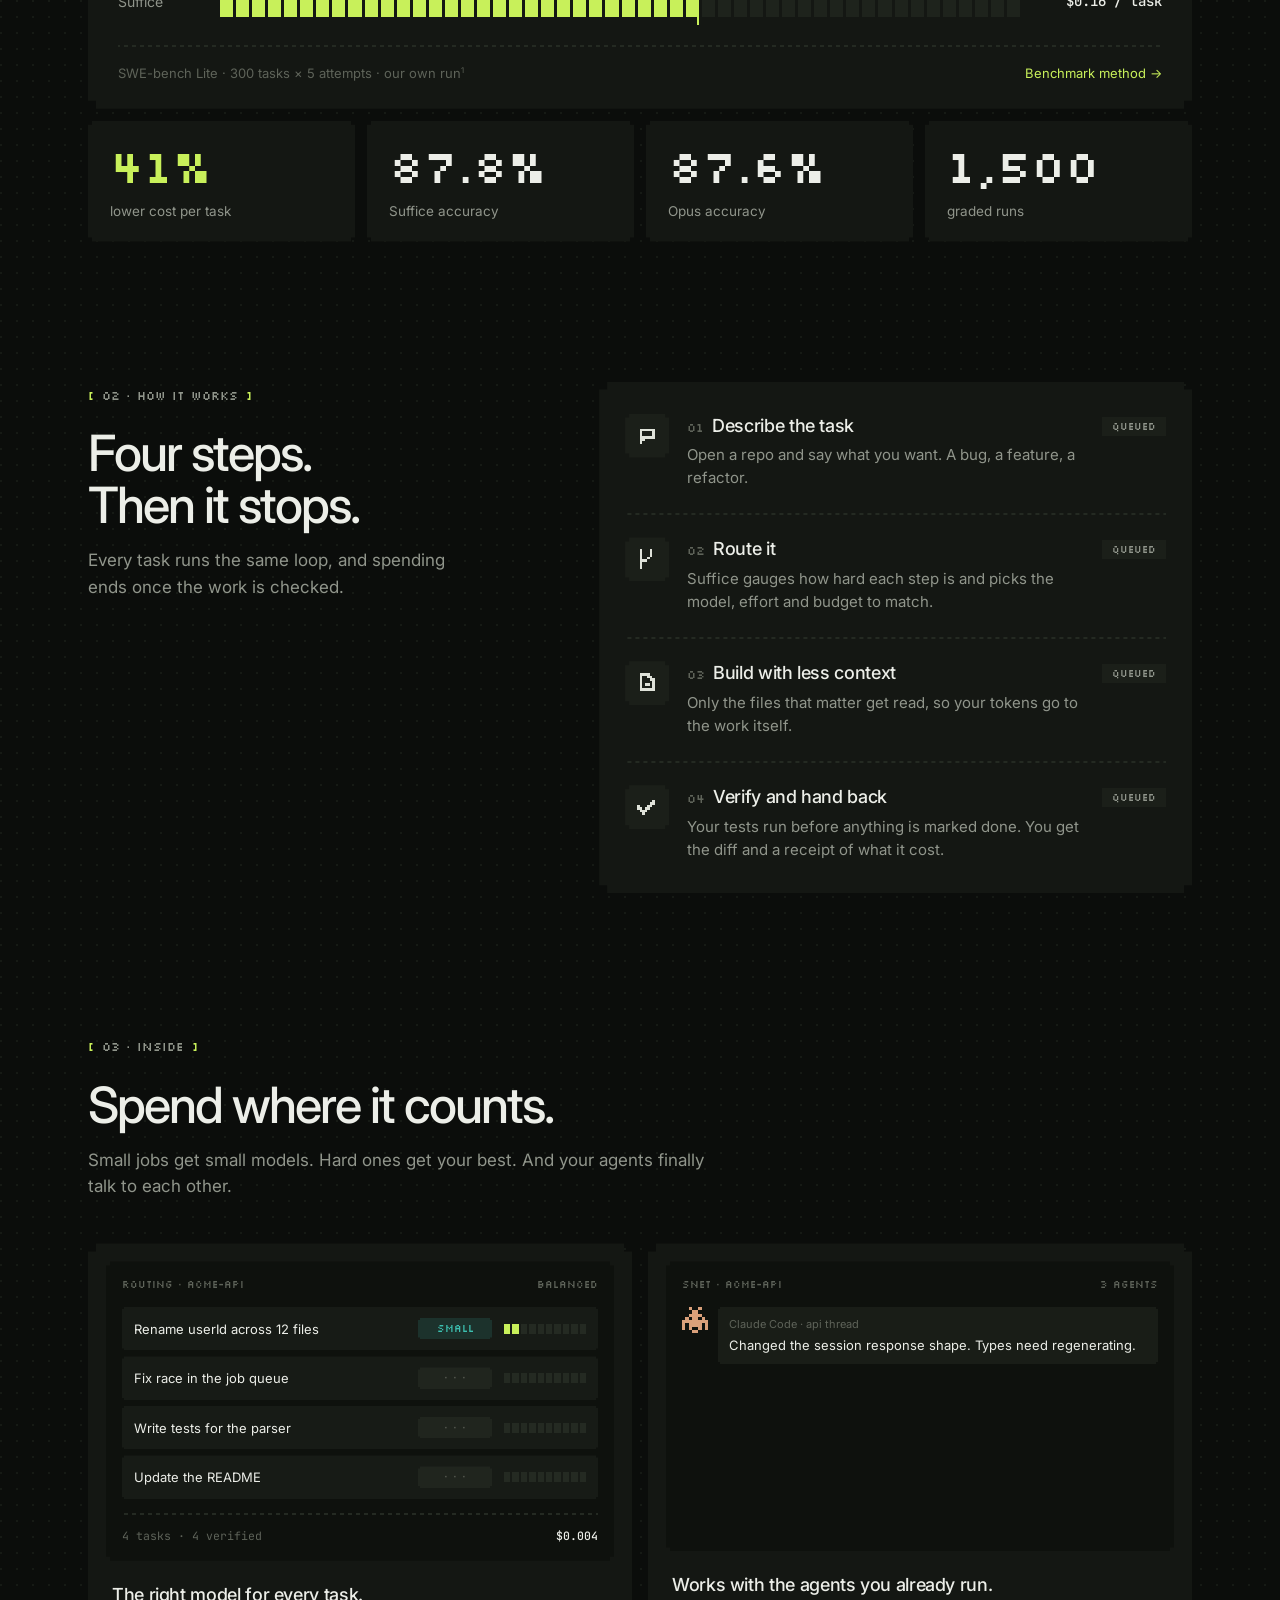
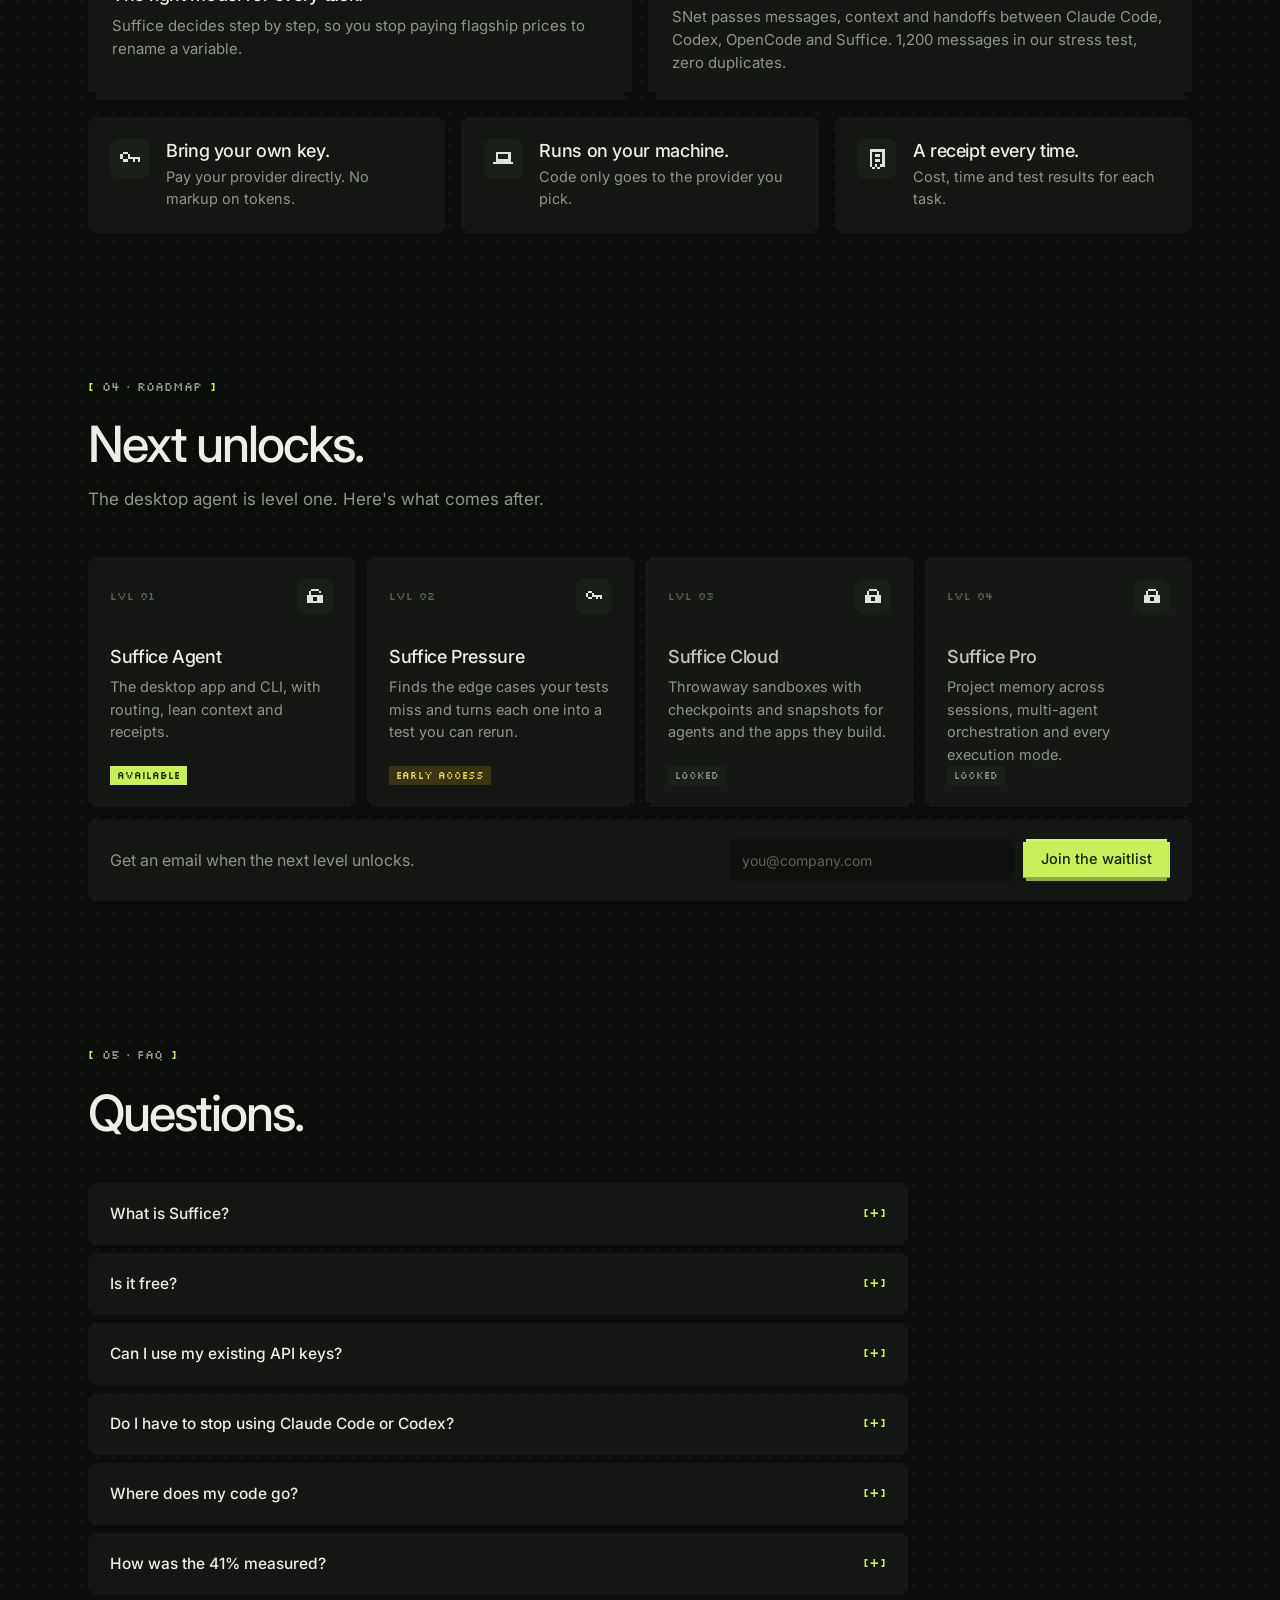
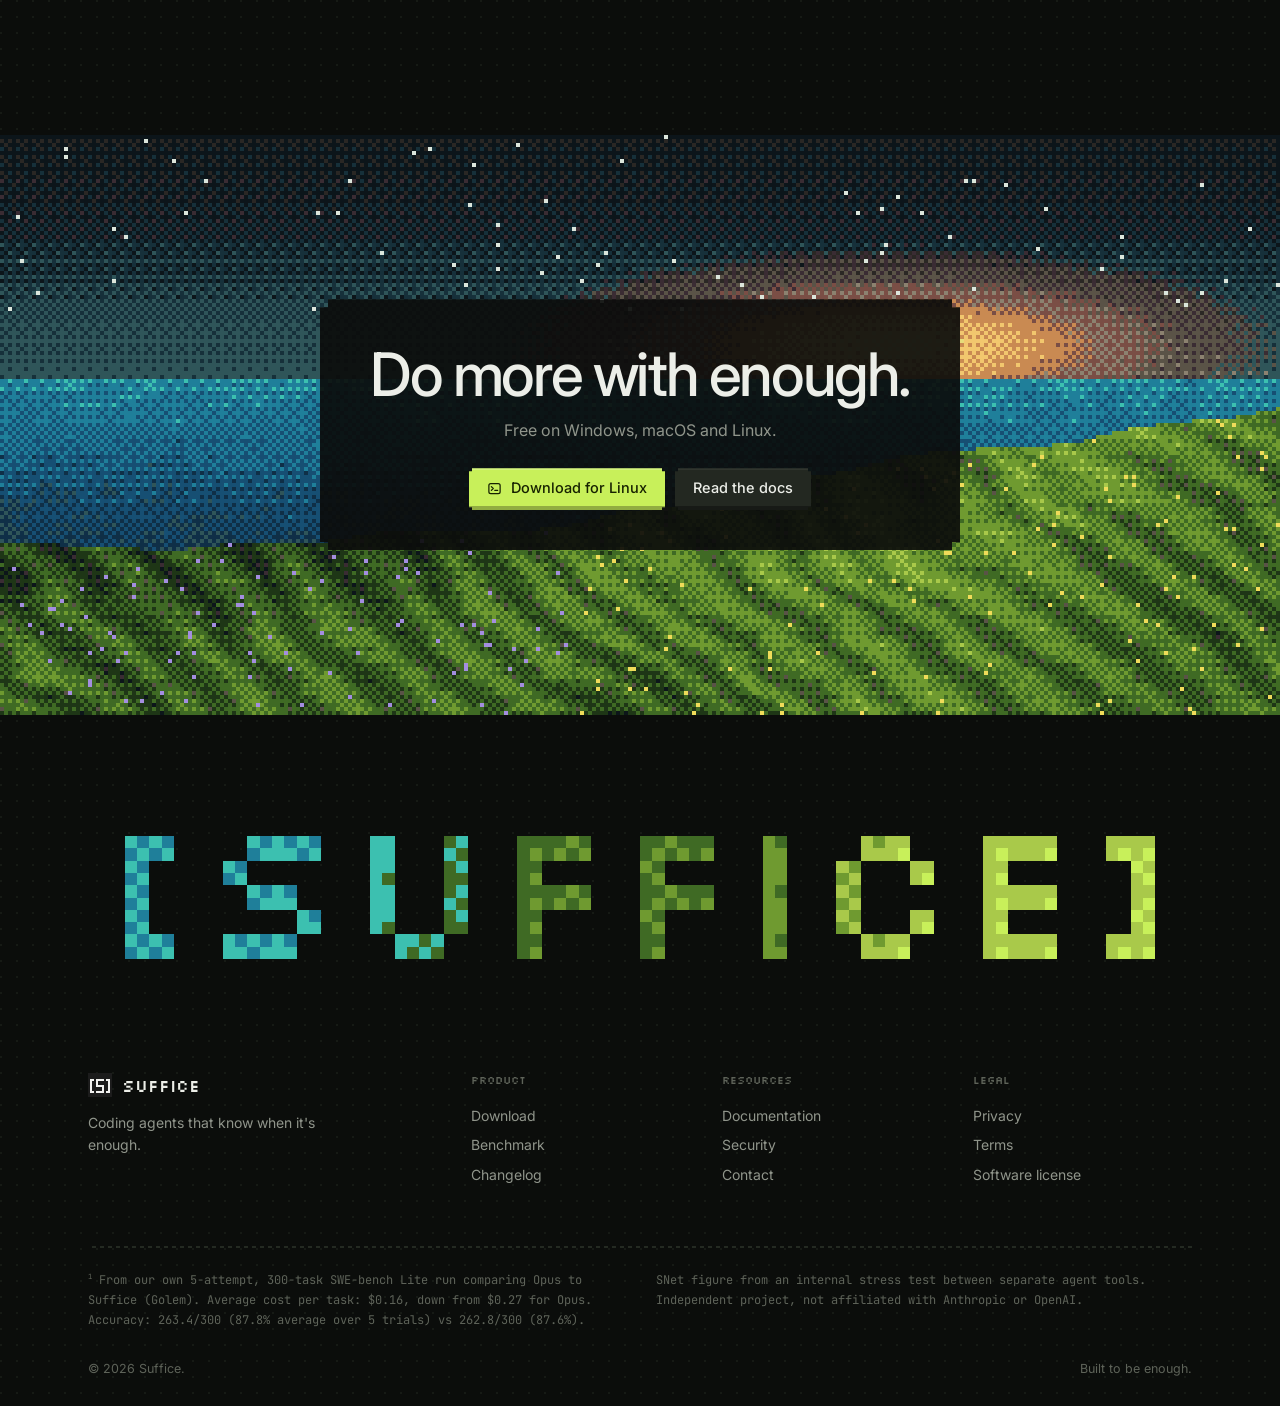
==== commit a96d6d68: "Give v2 its own pixel identity instead of mirroring Hoplite's layout. Generated with [Devin](https:/" ====
--- a/v2/index.html
+++ b/v2/index.html
@@ -7,7 +7,7 @@
   <meta name="description" content="Suffice picks the right model for every task, keeps context small, and tests the work before it hands it back. Same accuracy, 41% less spend.">
   <meta property="og:title" content="Suffice | Coding agents that know when it's enough">
   <meta property="og:description" content="41% lower cost per task at the same accuracy on SWE-bench Lite.">
-  <meta name="theme-color" content="#101010">
+  <meta name="theme-color" content="#0b0d0b">
   <link rel="icon" href="logo.svg" type="image/svg+xml">
   <link rel="preconnect" href="https://fonts.googleapis.com">
   <link rel="preconnect" href="https://fonts.gstatic.com" crossorigin>
@@ -18,83 +18,90 @@
 <body>
 
 <header class="nav">
-  <div class="inner">
-    <a href="index.html" class="brand"><img src="logo.svg" alt="">Suffice</a>
+  <div class="container nav-inner">
+    <a href="index.html" class="brand"><img src="logo.svg" alt="">suffice</a>
     <nav class="nav-links">
-      <a href="#product">Product</a>
       <a href="#benchmark">Benchmark</a>
+      <a href="#how">How it works</a>
+      <a href="#next">Roadmap</a>
       <a href="download.html#changelog">Changelog</a>
-      <a href="#" data-link="docs">Docs</a>
     </nav>
     <div class="nav-right">
-      <a href="#" data-link="github" class="hide-sm">GitHub</a>
-      <a href="download.html" class="btn btn-white btn-sm" data-download><span data-os-icon></span><span data-download-label>Download</span></a>
+      <a href="#" data-link="docs" class="hide-sm">Docs</a>
+      <a href="download.html" class="btn btn-lime btn-sm px" data-download><span data-os-icon></span><span data-download-label>Download</span></a>
     </div>
   </div>
+  <div class="progress" id="progress" aria-hidden="true"></div>
 </header>
 
 <main>
-  <section class="band hero">
-    <div class="inner hero-top"></div>
-  </section>
-  <section class="band">
-    <div class="inner badge-row">
-      <span class="x tl"></span><span class="x tr"></span>
-      <a class="badge fade-up" href="#snet"><b>NEW</b>SNet beta: let Claude Code and Codex talk to each other →</a>
-    </div>
-  </section>
-  <section class="band hero">
-    <div class="inner">
-      <h1 class="fade-up" style="--i:1">Coding agents that know<br>when it's enough.</h1>
-    </div>
-  </section>
-  <section class="band">
-    <div class="inner hero-split">
-      <span class="x tl"></span><span class="x tr"></span>
-      <div class="fade-up" style="--i:2"><p>Suffice picks the right model for every task, keeps context small, and tests the work before it hands it back. Same accuracy, 41% less spend.</p></div>
-      <div class="fade-up" style="--i:3">
-        <div class="actions">
-          <a href="download.html" class="btn btn-white" data-download><span data-os-icon></span><span data-download-label>Download Suffice</span></a>
-          <a href="#benchmark" class="btn btn-grey">See the benchmark</a>
-        </div>
-        <p class="or">or <a class="u" href="download.html#cli">install the CLI with npm</a></p>
-      </div>
-    </div>
-  </section>
-
-  <div class="hatch"></div>
-
-  <section class="band">
-    <div class="inner shot-band">
-      <span class="x tl"></span><span class="x tr"></span>
-      <div class="app fade-up" style="--i:4" role="img" aria-label="The Suffice desktop app with a thread list and a prompt box over pixel art">
+  <section class="hero">
+    <div class="container">
+      <span class="label pop">v<span data-version>0.1.0</span> · public preview</span>
+      <h1 class="pop" style="--i:1">Coding agents that know<br>when it's <span class="nw">enough.<span class="pcaret" aria-hidden="true"></span></span></h1>
+      <div class="hero-row pop" style="--i:2">
+        <p>Suffice picks the right model for every task, keeps context small, and tests the work before it hands it back. Same accuracy, 41% less spend.<sup>1</sup></p>
+        <div>
+          <div class="actions">
+            <a href="download.html" class="btn btn-lime px" data-download><span data-os-icon></span><span data-download-label>Download Suffice</span></a>
+            <a href="#benchmark" class="btn btn-dark px">See the benchmark</a>
+          </div>
+          <p class="meta">Free · Your own key · Win / Mac / Linux</p>
+        </div>
+      </div>
+
+      <div class="app px px-lg pop" style="--i:3" role="img" aria-label="The Suffice desktop app: a thread list beside a prompt box over a pixel-art landscape">
         <div class="app-grid">
           <aside class="side">
-            <div class="lights"><i style="background:#e5534b"></i><i style="background:#d9a43c"></i><i style="background:#57ab5a"></i></div>
-            <div class="ws"><img src="logo.svg" alt=""><div>Suffice<small>acme-api</small></div></div>
-            <div class="search"><svg width="12" height="12" viewBox="0 0 16 16" fill="none" stroke="currentColor" stroke-width="1.6"><circle cx="7" cy="7" r="4.5"/><path d="M10.5 10.5L14 14"/></svg>Search</div>
-            <div class="nav-item"><span>+</span>New thread</div>
-            <div class="nav-item on"><svg viewBox="0 0 16 16" fill="none" stroke="currentColor" stroke-width="1.5"><path d="M2 4h12M2 8h12M2 12h8"/></svg>Threads</div>
-            <div class="nav-item"><svg viewBox="0 0 16 16" fill="none" stroke="currentColor" stroke-width="1.5"><rect x="3" y="2" width="10" height="12" rx="1"/><path d="M6 6h4M6 9h4"/></svg>Receipts</div>
-            <div class="nav-item"><svg viewBox="0 0 16 16" fill="none" stroke="currentColor" stroke-width="1.5"><circle cx="4" cy="8" r="2"/><circle cx="12" cy="4" r="2"/><circle cx="12" cy="12" r="2"/><path d="M6 7l4-2M6 9l4 2"/></svg>SNet</div>
-            <div class="side-label">Recent</div>
-            <div class="thread"><i class="pdot run"></i><span>Fix flaky session refresh test</span></div>
-            <div class="thread"><i class="pdot"></i><span>Rate limit the login route</span></div>
-            <div class="thread"><i class="pdot"></i><span>Cut cold start time</span></div>
-            <div class="thread"><i class="pdot"></i><span>Migrate to the app router</span></div>
-            <div class="thread"><i class="pdot idle"></i><span>Dark mode tokens</span></div>
-            <div class="side-foot">
-              <b>3</b> agents running · <b id="spendNow">$0.031</b> today
-              <div class="spark" id="spark"></div>
+            <div class="side-top">
+              <span class="brand"><img src="logo.svg" alt="">suffice</span>
+              <span class="side-icons"><canvas data-icon="gear"></canvas><canvas data-icon="search"></canvas><canvas data-icon="panel"></canvas></span>
+            </div>
+            <div class="new-session px"><span>+</span>New session</div>
+            <div class="side-label"><span>Threads</span><span>···</span></div>
+
+            <div class="group"><i class="sq" style="background:#8ee5ad"></i>acme-api<span class="count">2</span></div>
+            <div class="thread active px-sm px">
+              <div class="thread-title"><span>Fix flaky session refresh test</span><time>now</time></div>
+              <div class="thread-meta"><span>main</span><span class="add">+42</span><span class="del">−11</span><i class="run"></i></div>
+            </div>
+            <div class="thread">
+              <div class="thread-title"><span>Rate limit the login route</span><time>5h</time></div>
+              <div class="thread-meta"><span>main</span><i class="ok"></i></div>
+            </div>
+
+            <div class="group"><i class="sq" style="background:#85baff"></i>suffice<span class="count">2</span></div>
+            <div class="thread">
+              <div class="thread-title"><span>Compact the benchmark report</span><time>20h</time></div>
+              <div class="thread-meta"><span>No Git</span><i class="ok"></i></div>
+            </div>
+            <div class="thread">
+              <div class="thread-title"><span>Cut cold start time</span><time>1d</time></div>
+              <div class="thread-meta"><span>perf</span><span class="add">+318</span><span class="del">−206</span><i class="ok"></i></div>
+            </div>
+
+            <div class="group"><i class="sq" style="background:#a48ee0"></i>web<span class="count">2</span></div>
+            <div class="thread">
+              <div class="thread-title"><span>Migrate to the app router</span><time>4d</time></div>
+              <div class="thread-meta"><span>main</span><span class="add">+2307</span><span class="del">−94</span><i class="ok"></i></div>
+            </div>
+            <div class="thread">
+              <div class="thread-title"><span>Dark mode tokens</span><time>6d</time></div>
+              <div class="thread-meta"><span>design</span><i class="ok"></i></div>
             </div>
           </aside>
-          <div class="stage">
-            <canvas class="pixels" id="pixels" aria-hidden="true"></canvas>
+
+          <div class="stage px">
+            <canvas id="heroScene" data-scene="coast" aria-hidden="true"></canvas>
             <div class="composer-wrap">
-              <div class="composer">
-                <div class="composer-top"><span>▣ acme-api</span><span>⑂ main</span><span class="right hide-sm">Balanced mode</span></div>
-                <div class="prompt placeholder" id="prompt">Describe the task…</div>
-                <div class="composer-bar"><span>+</span><span>◎ <b>Auto</b> · routed per step</span><span class="send" id="send">↑</span></div>
+              <div class="ctx"><span class="px-sm px"><i class="sq" style="background:#8ee5ad"></i>acme-api ×</span><span class="px-sm px">main ⌄</span></div>
+              <div class="composer px">
+                <div class="prompt placeholder" id="prompt">Ask Suffice to build features, fix bugs, or work on your code</div>
+                <div class="composer-bar">
+                  <span>+</span>
+                  <span class="hide-sm">Full access</span>
+                  <span class="right"><span><b>Auto</b> · routed</span><span class="hide-sm">Balanced</span><span class="send px-sm px" id="send">↑</span></span>
+                </div>
               </div>
             </div>
           </div>
@@ -103,213 +110,196 @@
     </div>
   </section>
 
-  <div class="hatch"></div>
-
-  <section class="band" id="product">
-    <div class="inner">
-      <span class="x tl"></span><span class="x tr"></span>
-      <div class="sec-head" data-reveal>
-        <h2>From prompt to verified change<br>in four steps.</h2>
-        <p>Suffice handles everything between asking for a change and merging it.</p>
-      </div>
-      <div class="steps" data-reveal>
-        <div class="step">
-          <div class="step-top"><span class="ico"><canvas data-icon="chat"></canvas></span><span class="num">01</span></div>
-          <h3>Describe the task</h3>
-          <p>Open a repo and say what you want. A bug, a feature, a refactor.</p>
-          <a class="link" href="#" data-link="docs">Getting started →</a>
-        </div>
-        <div class="step">
-          <div class="step-top"><span class="ico"><canvas data-icon="fork"></canvas></span><span class="num">02</span></div>
-          <h3>Route it</h3>
-          <p>Suffice gauges how hard each step is and picks the model, effort and budget to match.</p>
-          <a class="link" href="#routing">Routing →</a>
-        </div>
-        <div class="step">
-          <div class="step-top"><span class="ico"><canvas data-icon="file"></canvas></span><span class="num">03</span></div>
-          <h3>Build with less context</h3>
-          <p>Only the files that matter get read, so your tokens go to the work itself.</p>
-          <a class="link" href="#benchmark">Savings →</a>
-        </div>
-        <div class="step">
-          <div class="step-top"><span class="ico"><canvas data-icon="check"></canvas></span><span class="num">04</span></div>
-          <h3>Verify and hand back</h3>
-          <p>Your tests run before anything is marked done. You get the diff and a receipt.</p>
-          <a class="link" href="#" data-link="docs">Receipts →</a>
-        </div>
-      </div>
-    </div>
-  </section>
-
-  <section class="band pixel-band">
-    <canvas id="stripes" aria-hidden="true"></canvas>
-    <h2 data-reveal>Spend where it counts.</h2>
-  </section>
-
-  <section class="band" id="routing">
-    <div class="inner">
-      <span class="x tl"></span><span class="x tr"></span>
-      <div class="row">
-        <div class="row-text" data-reveal>
-          <span class="ico"><canvas data-icon="fork"></canvas></span>
-          <h3>The right model<br>for every task.</h3>
-          <p>Small jobs go to small models. Hard ones get your strongest. Suffice decides step by step, so you stop paying flagship prices to rename a variable.</p>
-          <a class="link" href="#" data-link="docs">How routing works →</a>
-        </div>
-        <div class="row-shot" data-reveal style="--d:100ms">
-          <div class="mock" id="routeShot">
-            <div class="mock-head"><b>Routing · acme-api</b><span>balanced</span></div>
-            <div class="mock-body">
-              <div class="route"><span>Rename userId across 12 files</span><span class="model" data-model="small · low" data-effort="2">routing…</span><span class="blocks"></span></div>
-              <div class="route"><span>Fix race in the job queue</span><span class="model" data-model="large · high" data-effort="8">routing…</span><span class="blocks"></span></div>
-              <div class="route"><span>Write tests for the parser</span><span class="model" data-model="mid · medium" data-effort="5">routing…</span><span class="blocks"></span></div>
-              <div class="route"><span>Update the README</span><span class="model" data-model="small · low" data-effort="1">routing…</span><span class="blocks"></span></div>
-            </div>
-            <div class="mock-foot"><span>4 tasks · 4 verified</span><b id="routeCost">$0.000</b></div>
+  <section class="section" id="benchmark">
+    <div class="container">
+      <div class="head" data-reveal>
+        <span class="label">01 · Benchmark</span>
+        <h2>Stops at enough.</h2>
+        <p>Same tasks, same accuracy. Suffice just stops spending sooner.</p>
+      </div>
+      <div class="meter px px-lg" id="meter" data-reveal>
+        <div class="m-row">
+          <span>Opus</span>
+          <div class="segs them" data-fill="50"></div>
+          <b>$0.27 / task</b>
+        </div>
+        <div class="m-row">
+          <span>Suffice</span>
+          <div class="segs us" data-fill="30"><span class="flag" style="--at:calc(60% - 1px)">ENOUGH</span></div>
+          <b>$0.16 / task</b>
+        </div>
+        <div class="m-foot"><span>SWE-bench Lite · 300 tasks × 5 attempts · our own run<sup>1</sup></span><a href="https://suffice.work/method">Benchmark method →</a></div>
+      </div>
+      <div class="tiles" data-reveal>
+        <div class="tile px"><b class="lime"><span data-count="41">0</span>%</b><span>lower cost per task</span></div>
+        <div class="tile px"><b><span data-count="87.8" data-decimals="1">0</span>%</b><span>Suffice accuracy</span></div>
+        <div class="tile px"><b><span data-count="87.6" data-decimals="1">0</span>%</b><span>Opus accuracy</span></div>
+        <div class="tile px"><b><span data-count="1500">0</span></b><span>graded runs</span></div>
+      </div>
+    </div>
+  </section>
+
+  <section class="section" id="how">
+    <div class="container split">
+      <div class="sticky" data-reveal>
+        <span class="label">02 · How it works</span>
+        <h2>Four steps.<br>Then it stops.</h2>
+        <p>Every task runs the same loop, and spending ends once the work is checked.</p>
+      </div>
+      <div class="quests px px-lg" id="quests" data-reveal>
+        <div class="quest">
+          <span class="qicon px"><canvas data-icon="chat"></canvas></span>
+          <div><h3><span class="qn">01</span>Describe the task</h3><p>Open a repo and say what you want. A bug, a feature, a refactor.</p></div>
+          <span class="tag">queued</span>
+        </div>
+        <div class="quest">
+          <span class="qicon px"><canvas data-icon="fork"></canvas></span>
+          <div><h3><span class="qn">02</span>Route it</h3><p>Suffice gauges how hard each step is and picks the model, effort and budget to match.</p></div>
+          <span class="tag">queued</span>
+        </div>
+        <div class="quest">
+          <span class="qicon px"><canvas data-icon="file"></canvas></span>
+          <div><h3><span class="qn">03</span>Build with less context</h3><p>Only the files that matter get read, so your tokens go to the work itself.</p></div>
+          <span class="tag">queued</span>
+        </div>
+        <div class="quest">
+          <span class="qicon px"><canvas data-icon="check"></canvas></span>
+          <div><h3><span class="qn">04</span>Verify and hand back</h3><p>Your tests run before anything is marked done. You get the diff and a receipt of what it cost.</p></div>
+          <span class="tag">queued</span>
+        </div>
+      </div>
+    </div>
+  </section>
+
+  <section class="section" id="inside">
+    <div class="container">
+      <div class="head" data-reveal>
+        <span class="label">03 · Inside</span>
+        <h2>Spend where it counts.</h2>
+        <p>Small jobs get small models. Hard ones get your best. And your agents finally talk to each other.</p>
+      </div>
+      <div class="grid-2">
+        <article class="card px px-lg" data-reveal>
+          <div class="mock px" id="routeShot">
+            <div class="mock-head"><span>Routing · acme-api</span><span>Balanced</span></div>
+            <div class="route px-sm px"><span>Rename userId across 12 files</span><span class="tier px-sm px" data-tier="s">· · ·</span><span class="pips" data-effort="2"></span></div>
+            <div class="route px-sm px"><span>Fix race in the job queue</span><span class="tier px-sm px" data-tier="l">· · ·</span><span class="pips" data-effort="8"></span></div>
+            <div class="route px-sm px"><span>Write tests for the parser</span><span class="tier px-sm px" data-tier="m">· · ·</span><span class="pips" data-effort="5"></span></div>
+            <div class="route px-sm px"><span>Update the README</span><span class="tier px-sm px" data-tier="s">· · ·</span><span class="pips" data-effort="1"></span></div>
+            <div class="route-total"><span>4 tasks · 4 verified</span><b id="routeCost">$0.000</b></div>
           </div>
-        </div>
-      </div>
-    </div>
-  </section>
-
-  <div class="hatch"></div>
-
-  <section class="band" id="benchmark">
-    <div class="inner">
-      <span class="x tl"></span><span class="x tr"></span>
-      <div class="row flip">
-        <div class="row-text" data-reveal>
-          <span class="ico"><canvas data-icon="bars"></canvas></span>
-          <h3>41% cheaper.<br>Same accuracy.</h3>
-          <p>On our own SWE-bench Lite run, 300 tasks with 5 attempts each, Suffice cut average cost per task from $0.27 to $0.16 and matched Opus on accuracy.<sup>1</sup></p>
-          <a class="link" href="https://suffice.work/method">Benchmark method →</a>
-        </div>
-        <div class="row-shot" data-reveal style="--d:100ms">
-          <div class="mock chart">
-            <div class="mock-head"><b>SWE-bench Lite</b><span>300 tasks × 5 attempts</span></div>
-            <div class="bars">
-              <div><div class="bar-label"><span>Opus</span><b>$0.27 / task</b></div><div class="bar"><i style="--w:100%"></i></div></div>
-              <div><div class="bar-label"><span>Suffice</span><b>$0.16 / task</b></div><div class="bar us"><i style="--w:59%"></i></div></div>
-            </div>
-            <div class="stats">
-              <div><small>Saved</small><b><span data-count="41">0</span>%</b></div>
-              <div><small>Suffice</small><b><span data-count="87.8" data-decimals="1">0</span>%</b></div>
-              <div><small>Opus</small><b><span data-count="87.6" data-decimals="1">0</span>%</b></div>
-              <div><small>Runs</small><b><span data-count="1500">0</span></b></div>
+          <h3>The right model for every task.</h3>
+          <p>Suffice decides step by step, so you stop paying flagship prices to rename a variable.</p>
+        </article>
+        <article class="card px px-lg" data-reveal style="--d:100ms">
+          <div class="mock px" id="snetShot">
+            <div class="mock-head"><span>SNet · acme-api</span><span>3 agents</span></div>
+            <div class="msgs">
+              <div class="msg"><canvas data-sprite="#d9a07a"></canvas><div class="bubble px-sm px"><small>Claude Code · api thread</small>Changed the session response shape. Types need regenerating.</div></div>
+              <div class="msg me"><canvas data-sprite="#c8f05a"></canvas><div class="bubble px-sm px"><small>Suffice</small>Types regenerated. Handing the test run to Codex.</div></div>
+              <div class="msg"><canvas data-sprite="#85baff"></canvas><div class="bubble px-sm px"><small>Codex · tests thread</small>42 of 42 passing. Ready for review.</div></div>
             </div>
           </div>
-        </div>
-      </div>
-    </div>
-  </section>
-
-  <div class="hatch"></div>
-
-  <section class="band" id="snet">
-    <div class="inner">
-      <span class="x tl"></span><span class="x tr"></span>
-      <div class="row">
-        <div class="row-text" data-reveal>
-          <span class="ico"><canvas data-icon="msgs"></canvas></span>
-          <h3>Works with the agents<br>you already run.</h3>
-          <p>SNet lets Claude Code, Codex, OpenCode and Suffice pass messages, context and handoffs, so you don't have to relay every update yourself. In our stress test, 1,200 messages went through with zero duplicates.</p>
-          <a class="link" href="#" data-link="docs">About SNet →</a>
-        </div>
-        <div class="row-shot" data-reveal style="--d:100ms">
-          <div class="mock" id="snetShot">
-            <div class="mock-head"><b>SNet · acme-api</b><span>3 agents</span></div>
-            <div class="msgs">
-              <div class="msg"><div class="msg-from"><i style="background:#d9a07a"></i>Claude Code · api thread</div>Changed the session response shape. Types need regenerating.</div>
-              <div class="msg me"><div class="msg-from"><i style="background:var(--accent)"></i>Suffice</div>Types regenerated. Handing the test run to Codex.</div>
-              <div class="msg"><div class="msg-from"><i style="background:#85baff"></i>Codex · tests thread</div>42 of 42 passing. Ready for review.</div>
-            </div>
-          </div>
-        </div>
-      </div>
-    </div>
-  </section>
-
-  <div class="hatch"></div>
-
-  <section class="band">
-    <div class="inner">
-      <span class="x tl"></span><span class="x tr"></span>
-      <div class="sec-head" data-reveal>
-        <h2>What's next.</h2>
-        <p>Suffice is starting with the desktop agent. Here's what's coming after.</p>
-      </div>
-      <div class="cells" data-reveal>
-        <div class="cell"><span class="status"><i style="background:var(--warn)"></i>EARLY ACCESS</span><h3>Suffice Pressure</h3><p>Finds the edge cases your tests miss and turns each one into a test you can rerun.</p></div>
-        <div class="cell"><span class="status"><i style="background:#555"></i>PLANNED</span><h3>Suffice Cloud</h3><p>Throwaway sandboxes with checkpoints and snapshots, for agents and the apps they build.</p></div>
-        <div class="cell"><span class="status"><i style="background:#555"></i>PLANNED</span><h3>Suffice Pro</h3><p>Project memory across sessions, multi-agent orchestration, and every execution mode.</p></div>
-      </div>
-      <div class="wait-row" data-reveal>
-        <p class="muted">Get an email when they open up.</p>
+          <h3>Works with the agents you already run.</h3>
+          <p>SNet passes messages, context and handoffs between Claude Code, Codex, OpenCode and Suffice. 1,200 messages in our stress test, zero duplicates.</p>
+        </article>
+      </div>
+      <div class="trio">
+        <div class="mini px" data-reveal><span class="qicon px"><canvas data-icon="key"></canvas></span><div><h3>Bring your own key.</h3><p>Pay your provider directly. No markup on tokens.</p></div></div>
+        <div class="mini px" data-reveal style="--d:80ms"><span class="qicon px"><canvas data-icon="laptop"></canvas></span><div><h3>Runs on your machine.</h3><p>Code only goes to the provider you pick.</p></div></div>
+        <div class="mini px" data-reveal style="--d:160ms"><span class="qicon px"><canvas data-icon="receipt"></canvas></span><div><h3>A receipt every time.</h3><p>Cost, time and test results for each task.</p></div></div>
+      </div>
+    </div>
+  </section>
+
+  <section class="section" id="next">
+    <div class="container">
+      <div class="head" data-reveal>
+        <span class="label">04 · Roadmap</span>
+        <h2>Next unlocks.</h2>
+        <p>The desktop agent is level one. Here's what comes after.</p>
+      </div>
+      <div class="levels">
+        <div class="level px" data-reveal>
+          <div class="level-top"><span class="lv">LVL 01</span><span class="qicon px"><canvas data-icon="unlock"></canvas></span></div>
+          <h3>Suffice Agent</h3><p>The desktop app and CLI, with routing, lean context and receipts.</p>
+          <span class="tag on">available</span>
+        </div>
+        <div class="level px" data-reveal style="--d:80ms">
+          <div class="level-top"><span class="lv">LVL 02</span><span class="qicon px"><canvas data-icon="key"></canvas></span></div>
+          <h3>Suffice Pressure</h3><p>Finds the edge cases your tests miss and turns each one into a test you can rerun.</p>
+          <span class="tag early">early access</span>
+        </div>
+        <div class="level px locked" data-reveal style="--d:160ms">
+          <div class="level-top"><span class="lv">LVL 03</span><span class="qicon px"><canvas data-icon="lock"></canvas></span></div>
+          <h3>Suffice Cloud</h3><p>Throwaway sandboxes with checkpoints and snapshots for agents and the apps they build.</p>
+          <span class="tag">locked</span>
+        </div>
+        <div class="level px locked" data-reveal style="--d:240ms">
+          <div class="level-top"><span class="lv">LVL 04</span><span class="qicon px"><canvas data-icon="lock"></canvas></span></div>
+          <h3>Suffice Pro</h3><p>Project memory across sessions, multi-agent orchestration and every execution mode.</p>
+          <span class="tag">locked</span>
+        </div>
+      </div>
+      <div class="wait px" data-reveal>
+        <p>Get an email when the next level unlocks.</p>
         <form class="waitlist" novalidate>
-          <input type="email" name="email" placeholder="you@company.com" aria-label="Email address" required>
-          <button class="btn btn-white" type="submit">Join the waitlist</button>
+          <input class="px" type="email" name="email" placeholder="you@company.com" aria-label="Email address" required>
+          <button class="btn btn-lime px" type="submit">Join the waitlist</button>
         </form>
         <p class="waitlist-msg" aria-live="polite"></p>
       </div>
     </div>
   </section>
 
-  <div class="hatch"></div>
-
-  <section class="band">
-    <div class="inner">
-      <span class="x tl"></span><span class="x tr"></span>
-      <div class="faq-grid">
-      <div data-reveal>
-        <h2>A few things<br>you might be wondering.</h2>
-        <p>More in the <a class="u" href="#" data-link="docs">docs</a>, or <a class="u" href="#" data-email>get in touch</a>.</p>
-      </div>
-      <div class="faq" data-reveal style="--d:100ms">
-        <details><summary>What is Suffice?<i></i></summary><p>A desktop coding agent. You describe a feature, bug or refactor, and Suffice plans it, writes the code, runs it and tests it, choosing models along the way so you don't overpay.</p></details>
-        <details><summary>Is it free?<i></i></summary><p>Yes. The app is free with your own API key. Paid features will come later, and we'll announce pricing before anything changes.</p></details>
-        <details><summary>Can I use my existing API keys?<i></i></summary><p>Yes. Add a key from your provider and you're billed by them at their normal rates. Whatever Suffice saves shows up on your own bill.</p></details>
-        <details><summary>Do I have to stop using Claude Code or Codex?<i></i></summary><p>No. SNet, in beta, connects them to Suffice and to each other so they can share context and hand off work.</p></details>
-        <details><summary>Where does my code go?<i></i></summary><p>The agent runs on your computer. Code is only sent to the model provider you configure, under your key.</p></details>
-        <details><summary>How was the 41% measured?<i></i></summary><p>On our own run of SWE-bench Lite: 300 tasks, 5 attempts each, comparing Opus to Suffice (Golem). Average cost per task went from $0.27 to $0.16 with accuracy level. The full <a class="u" href="https://suffice.work/method">method</a> is public.</p></details>
-      </div>
-      </div>
-    </div>
-  </section>
-
-  <section class="band cta">
-    <div class="inner" data-reveal>
-      <span class="x tl"></span><span class="x tr"></span>
+  <section class="section" id="faq">
+    <div class="container">
+      <div class="head" data-reveal>
+        <span class="label">05 · FAQ</span>
+        <h2>Questions.</h2>
+      </div>
+      <div class="faq" data-reveal>
+        <details class="px"><summary>What is Suffice?</summary><p>A desktop coding agent. You describe a feature, bug or refactor, and Suffice plans it, writes the code, runs it and tests it, choosing models along the way so you don't overpay.</p></details>
+        <details class="px"><summary>Is it free?</summary><p>Yes. The app is free with your own API key. Paid features will come later, and we'll announce pricing before anything changes.</p></details>
+        <details class="px"><summary>Can I use my existing API keys?</summary><p>Yes. Add a key from your provider and you're billed by them at their normal rates. Whatever Suffice saves shows up on your own bill.</p></details>
+        <details class="px"><summary>Do I have to stop using Claude Code or Codex?</summary><p>No. SNet, in beta, connects them to Suffice and to each other so they can share context and hand off work.</p></details>
+        <details class="px"><summary>Where does my code go?</summary><p>The agent runs on your computer. Code is only sent to the model provider you configure, under your key.</p></details>
+        <details class="px"><summary>How was the 41% measured?</summary><p>On our own run of SWE-bench Lite: 300 tasks, 5 attempts each, comparing Opus to Suffice (Golem). Average cost per task went from $0.27 to $0.16 with accuracy level. The full <a class="u" href="https://suffice.work/method">method</a> is public.</p></details>
+      </div>
+    </div>
+  </section>
+
+  <section class="scene" aria-label="Download Suffice">
+    <canvas id="ctaScene" data-scene="hill" aria-hidden="true"></canvas>
+    <div class="scene-panel px px-lg" data-reveal>
       <h2>Do more with enough.</h2>
       <p>Free on Windows, macOS and Linux.</p>
       <div class="actions">
-        <a href="download.html" class="btn btn-white" data-download><span data-os-icon></span><span data-download-label>Download Suffice</span></a>
-        <a href="#" class="btn btn-grey" data-link="docs">Read the docs</a>
-      </div>
-    </div>
-    <canvas class="dissolve" id="dissolve" aria-hidden="true"></canvas>
+        <a href="download.html" class="btn btn-lime px" data-download><span data-os-icon></span><span data-download-label>Download Suffice</span></a>
+        <a href="#" class="btn btn-dark px" data-link="docs">Read the docs</a>
+      </div>
+    </div>
   </section>
 </main>
 
 <footer class="footer">
-  <section class="band">
-    <div class="inner notes">
-      <span class="x tl"></span><span class="x tr"></span>
-      <p><sup>1</sup> From our own 5-attempt, 300-task SWE-bench Lite run comparing Opus to Suffice (Golem). Average cost per task: $0.16, down from $0.27 for Opus. Accuracy: 263.4/300 (87.8% average over 5 trials) vs 262.8/300 (87.6%).</p>
-      <p>SNet figure from an internal stress test between separate agent tools. Independent project, not affiliated with Anthropic or OpenAI.</p>
-    </div>
-  </section>
-  <section class="band">
-    <div class="inner footer-grid">
+  <div class="container">
+    <canvas class="wordmark" id="wordmark" aria-hidden="true"></canvas>
+    <div class="footer-grid">
       <div>
-        <a href="index.html" class="brand"><img src="logo.svg" alt="">Suffice</a>
+        <a href="index.html" class="brand"><img src="logo.svg" alt="">suffice</a>
         <p>Coding agents that know when it's enough.</p>
       </div>
       <div class="footer-col"><h4>Product</h4><a href="download.html">Download</a><a href="#benchmark">Benchmark</a><a href="download.html#changelog">Changelog</a></div>
       <div class="footer-col"><h4>Resources</h4><a href="#" data-link="docs">Documentation</a><a href="#" data-link="security">Security</a><a href="#" data-email>Contact</a></div>
       <div class="footer-col"><h4>Legal</h4><a href="#" data-link="privacy">Privacy</a><a href="#" data-link="terms">Terms</a><a href="#" data-link="eula">Software license</a></div>
     </div>
-  </section>
-  <div class="inner footer-bottom"><span>© <span data-year>2026</span> Suffice.</span><span>Built to be enough.</span></div>
+    <div class="notes">
+      <p><sup>1</sup> From our own 5-attempt, 300-task SWE-bench Lite run comparing Opus to Suffice (Golem). Average cost per task: $0.16, down from $0.27 for Opus. Accuracy: 263.4/300 (87.8% average over 5 trials) vs 262.8/300 (87.6%).</p>
+      <p>SNet figure from an internal stress test between separate agent tools. Independent project, not affiliated with Anthropic or OpenAI.</p>
+    </div>
+    <div class="footer-bottom"><span>© <span data-year>2026</span> Suffice.</span><span>Built to be enough.</span></div>
+  </div>
 </footer>
 
 <script src="main.js"></script>
--- a/v2/styles.css
+++ b/v2/styles.css
@@ -1,329 +1,358 @@
 :root {
-  --bg: #101010;
-  --panel: #161616;
-  --panel-2: #1c1c1c;
-  --line: #242424;
-  --line-2: #303030;
-  --text: #ededed;
-  --muted: #8d8d8d;
-  --dim: #5e5e5e;
+  --bg: #0b0d0b;
+  --panel: #141713;
+  --panel-2: #1b1f19;
+  --sunk: #0e110d;
+  --line: #242a22;
+  --text: #eceee8;
+  --muted: #90958b;
+  --dim: #5e6359;
   --accent: #c8f05a;
-  --accent-ink: #141c00;
+  --accent-ink: #172200;
+  --teal: #3cc0b0;
+  --violet: #a48ee0;
+  --warn: #f0dc5a;
   --add: #8ee5ad;
   --del: #e8917f;
-  --warn: #edcc72;
-  --frame: 1200px;
-  --pad: 56px;
   --sans: "Inter", ui-sans-serif, system-ui, -apple-system, "Segoe UI", sans-serif;
   --mono: "JetBrains Mono", ui-monospace, Consolas, monospace;
   --pixel: "Silkscreen", var(--mono);
-  --ease: cubic-bezier(0.2, 0.7, 0.2, 1);
 }
 
 *, *::before, *::after { box-sizing: border-box; }
 html { scroll-behavior: smooth; -webkit-text-size-adjust: 100%; }
-body { margin: 0; background: var(--bg); color: var(--text); font-family: var(--sans); font-size: 16px; line-height: 1.55; -webkit-font-smoothing: antialiased; overflow-x: hidden; }
-body::before, body::after { content: ""; position: fixed; top: 0; bottom: 0; width: 1px; background: var(--line); z-index: 0; pointer-events: none; }
-body::before { left: max(0px, calc(50% - var(--frame) / 2)); }
-body::after { right: max(0px, calc(50% - var(--frame) / 2)); }
+body {
+  margin: 0;
+  background: var(--bg) url("data:image/svg+xml,%3Csvg xmlns='http://www.w3.org/2000/svg' width='16' height='16'%3E%3Crect width='2' height='2' fill='%23161a15'/%3E%3C/svg%3E");
+  color: var(--text);
+  font-family: var(--sans);
+  font-size: 16px;
+  line-height: 1.55;
+  -webkit-font-smoothing: antialiased;
+  overflow-x: hidden;
+}
 img, svg, canvas { display: block; max-width: 100%; }
+canvas { image-rendering: pixelated; }
 [hidden] { display: none !important; }
 a { color: inherit; text-decoration: none; }
 button, input { font: inherit; color: inherit; }
 button { background: none; border: 0; padding: 0; cursor: pointer; }
 p { margin: 0; }
-h1, h2, h3 { margin: 0; font-weight: 500; letter-spacing: -0.04em; line-height: 1.05; }
-h2 { font-size: clamp(30px, 3.4vw, 42px); }
-h3 { font-size: 19px; letter-spacing: -0.02em; line-height: 1.3; }
+h1, h2, h3 { margin: 0; font-weight: 500; letter-spacing: -0.04em; line-height: 1.04; }
+h2 { font-size: clamp(32px, 4vw, 50px); }
+h3 { font-size: 18px; letter-spacing: -0.02em; line-height: 1.3; }
 ::selection { background: var(--accent); color: var(--accent-ink); }
-:focus-visible { outline: 2px solid var(--accent); outline-offset: 3px; }
-
-/* Frame */
-.band { position: relative; z-index: 1; border-bottom: 1px solid var(--line); }
-.inner { position: relative; max-width: var(--frame); margin: 0 auto; padding: 0 var(--pad); }
-.x { position: absolute; width: 11px; height: 11px; z-index: 2; pointer-events: none; }
-.x::before, .x::after { content: ""; position: absolute; background: #4a4a4a; }
-.x::before { left: 5px; top: 0; width: 1px; height: 11px; }
-.x::after { top: 5px; left: 0; width: 11px; height: 1px; }
-.x.tl { left: -5px; top: -6px; }
-.x.tr { right: -5px; top: -6px; }
-.hatch { position: relative; z-index: 1; height: 44px; border-bottom: 1px solid var(--line); background: repeating-linear-gradient(-45deg, transparent 0 7px, #1f1f1f 7px 8px); }
+:focus-visible { outline: 2px solid var(--accent); outline-offset: 2px; }
+
+.container { width: 100%; max-width: 1160px; margin: 0 auto; padding: 0 28px; }
 .mono { font-family: var(--mono); }
 .muted { color: var(--muted); }
-.link { color: var(--accent); font-size: 14px; transition: opacity 0.2s; }
-.link:hover { opacity: 0.75; }
-.u { text-decoration: underline; text-underline-offset: 3px; text-decoration-color: #4a4a4a; }
+.u { text-decoration: underline; text-underline-offset: 3px; text-decoration-color: #4a5046; }
 .u:hover { text-decoration-color: var(--text); }
 sup { font-size: 0.6em; color: var(--dim); }
 
+/* Pixel corners */
+.px {
+  --n: 4px;
+  clip-path: polygon(0 var(--n), var(--n) var(--n), var(--n) 0, calc(100% - var(--n)) 0, calc(100% - var(--n)) var(--n), 100% var(--n), 100% calc(100% - var(--n)), calc(100% - var(--n)) calc(100% - var(--n)), calc(100% - var(--n)) 100%, var(--n) 100%, var(--n) calc(100% - var(--n)), 0 calc(100% - var(--n)));
+}
+.px-lg { --n: 8px; }
+.px-sm { --n: 2px; }
+.bevel { box-shadow: inset 0 2px 0 rgba(255, 255, 255, 0.04), inset 0 -2px 0 rgba(0, 0, 0, 0.35); }
+
+.label { display: inline-flex; align-items: center; gap: 8px; margin-bottom: 22px; font-family: var(--pixel); font-size: 12px; color: var(--muted); text-transform: uppercase; }
+.label::before { content: "["; color: var(--accent); }
+.label::after { content: "]"; color: var(--accent); }
+.tag { display: inline-block; padding: 3px 7px; font-family: var(--pixel); font-size: 10px; line-height: 1.3; text-transform: uppercase; background: var(--panel-2); color: var(--muted); }
+.tag.on { background: var(--accent); color: var(--accent-ink); }
+.tag.early { background: #3a3415; color: var(--warn); }
+
 /* Buttons */
-.btn { display: inline-flex; align-items: center; justify-content: center; gap: 8px; height: 38px; padding: 0 16px; border-radius: 8px; font-size: 14px; font-weight: 500; white-space: nowrap; transition: background 0.2s, border-color 0.2s, transform 0.15s; }
+.btn {
+  --n: 3px;
+  display: inline-flex;
+  align-items: center;
+  justify-content: center;
+  gap: 9px;
+  height: 42px;
+  padding: 0 18px 2px;
+  font-size: 14.5px;
+  font-weight: 500;
+  white-space: nowrap;
+  box-shadow: inset 0 -4px 0 rgba(0, 0, 0, 0.28), inset 0 2px 0 rgba(255, 255, 255, 0.22);
+  transition: transform 0.08s steps(2), filter 0.15s;
+}
 .btn svg { width: 15px; height: 15px; flex: none; }
-.btn:active { transform: translateY(1px); }
-.btn-white { background: #f2f2f0; color: #111; }
-.btn-white:hover { background: #fff; }
-.btn-grey { background: #262626; color: var(--text); box-shadow: inset 0 1px 0 rgba(255, 255, 255, 0.06); }
-.btn-grey:hover { background: #2e2e2e; }
-.btn-sm { height: 32px; padding: 0 12px; font-size: 13px; }
+.btn:hover { filter: brightness(1.08); }
+.btn:active { transform: translateY(2px); box-shadow: inset 0 -1px 0 rgba(0, 0, 0, 0.28), inset 0 2px 0 rgba(255, 255, 255, 0.15); }
+.btn-lime { background: var(--accent); color: var(--accent-ink); }
+.btn-dark { background: #232821; color: var(--text); box-shadow: inset 0 -4px 0 rgba(0, 0, 0, 0.35), inset 0 2px 0 rgba(255, 255, 255, 0.06); }
+.btn-sm { height: 34px; padding: 0 13px 2px; font-size: 13px; }
 
 /* Nav */
-.nav { position: sticky; top: 0; z-index: 40; background: rgba(16, 16, 16, 0.85); backdrop-filter: blur(12px); -webkit-backdrop-filter: blur(12px); border-bottom: 1px solid var(--line); }
-.nav .inner { display: flex; align-items: center; justify-content: space-between; height: 64px; padding: 0 32px; }
-.brand { display: flex; align-items: center; gap: 10px; font-size: 18px; font-weight: 600; letter-spacing: -0.03em; }
+.nav { position: sticky; top: 0; z-index: 40; background: rgba(11, 13, 11, 0.9); backdrop-filter: blur(10px); -webkit-backdrop-filter: blur(10px); }
+.nav-inner { display: flex; align-items: center; justify-content: space-between; gap: 24px; height: 62px; }
+.brand { display: flex; align-items: center; gap: 10px; font-family: var(--pixel); font-size: 17px; }
 .brand img { width: 24px; height: 24px; image-rendering: pixelated; }
-.nav-links { display: flex; gap: 28px; font-size: 14px; color: #bdbdbd; }
+.nav-links { display: flex; gap: 28px; font-size: 14px; color: var(--muted); }
 .nav-links a:hover { color: var(--text); }
-.nav-right { display: flex; align-items: center; gap: 18px; font-size: 14px; }
+.nav-right { display: flex; align-items: center; gap: 18px; font-size: 14px; color: var(--muted); }
+.nav-right > a:not(.btn):hover { color: var(--text); }
+.progress { display: flex; gap: 2px; height: 3px; }
+.progress i { flex: 1; background: #171b16; transition: background 0.1s; }
+.progress i.on { background: var(--accent); }
 
 /* Hero */
-.hero-top { padding: 80px 0 0; }
-.badge { display: inline-flex; align-items: center; gap: 10px; padding: 4px 12px 4px 4px; border: 1px solid var(--line-2); border-radius: 999px; font-size: 14px; color: #d6d6d6; transition: border-color 0.2s; }
-.badge:hover { border-color: #444; }
-.badge b { padding: 2px 8px; border-radius: 999px; background: var(--accent); color: var(--accent-ink); font-family: var(--pixel); font-size: 11px; font-weight: 400; letter-spacing: 0.04em; }
-.badge-row { padding: 14px 0; }
-.hero h1 { padding: 34px 0 40px; font-size: clamp(44px, 6.2vw, 80px); letter-spacing: -0.045em; }
-.hero-split { display: grid; grid-template-columns: 1fr 1fr; }
-.hero-split > div { padding: 30px 0; }
-.hero-split > div + div { padding-left: 32px; border-left: 1px solid var(--line); }
-.hero-split p { max-width: 430px; color: var(--muted); font-size: 16px; }
+.hero { padding: 92px 0 0; }
+.hero h1 { font-size: clamp(46px, 7.4vw, 98px); letter-spacing: -0.055em; line-height: 0.98; }
+.nw { white-space: nowrap; }
+.pcaret { display: inline-block; width: 0.42em; height: 0.74em; margin-left: 0.06em; background: var(--accent); vertical-align: -0.03em; animation: blink 1.1s steps(2) infinite; }
+@keyframes blink { 50% { opacity: 0; } }
+.hero-row { display: flex; flex-wrap: wrap; align-items: flex-end; justify-content: space-between; gap: 28px 40px; margin-top: 38px; }
+.hero-row p { max-width: 500px; color: var(--muted); font-size: 17px; }
 .actions { display: flex; flex-wrap: wrap; gap: 10px; }
-.or { margin-top: 10px; font-size: 13px; color: var(--dim); }
-.or a { color: var(--muted); }
-.or a:hover { color: var(--text); }
+.meta { margin-top: 14px; font-family: var(--pixel); font-size: 10px; color: var(--dim); text-transform: uppercase; }
 
 /* App mock */
-.shot-band { padding: 56px 0 64px; }
-.app { position: relative; border: 1px solid var(--line-2); border-radius: 14px; background: #121212; overflow: hidden; box-shadow: 0 40px 100px -40px rgba(0, 0, 0, 0.8); font-size: 12.5px; }
-.app-grid { display: grid; grid-template-columns: 236px minmax(0, 1fr); height: clamp(380px, 44vw, 560px); }
+.app { margin-top: 64px; background: #121511; font-size: 12.5px; }
+.app-grid { display: grid; grid-template-columns: 236px minmax(0, 1fr); height: clamp(400px, 46vw, 580px); }
 .side { display: flex; flex-direction: column; gap: 2px; padding: 14px 10px; overflow: hidden; }
-.lights { display: flex; gap: 7px; padding: 2px 6px 14px; }
-.lights i { width: 11px; height: 11px; border-radius: 50%; }
-.ws { display: flex; align-items: center; gap: 10px; padding: 4px 6px 12px; border-bottom: 1px solid var(--line); margin-bottom: 8px; }
-.ws img { width: 26px; height: 26px; border-radius: 6px; }
-.ws small { display: block; color: var(--dim); font-size: 10.5px; }
-.search { display: flex; align-items: center; gap: 8px; height: 30px; padding: 0 9px; border: 1px solid var(--line-2); border-radius: 7px; color: var(--dim); margin-bottom: 6px; }
-.nav-item { display: flex; align-items: center; gap: 9px; padding: 6px 9px; border-radius: 7px; color: #d4d4d4; }
-.nav-item.on { background: #222; }
-.nav-item svg { width: 13px; height: 13px; color: var(--muted); }
-.side-label { margin: 14px 9px 4px; color: var(--dim); font-size: 11px; }
-.thread { display: flex; align-items: center; gap: 9px; padding: 6px 9px; border-radius: 7px; color: #cfcfcf; white-space: nowrap; overflow: hidden; }
-.thread span { overflow: hidden; text-overflow: ellipsis; }
-.thread i { flex: none; width: 11px; height: 11px; image-rendering: pixelated; }
-.pdot { background: var(--accent); box-shadow: inset -3px -3px 0 rgba(0, 0, 0, 0.25); }
-.pdot.run { background: var(--warn); animation: blink 1s steps(2) infinite; }
-.pdot.idle { background: #3a3a3a; }
-@keyframes blink { 50% { opacity: 0.35; } }
-.side-foot { margin-top: auto; padding: 10px 9px 2px; border-top: 1px solid var(--line); color: var(--muted); font-size: 11.5px; }
-.side-foot b { color: var(--text); font-weight: 500; }
-.spark { display: flex; align-items: flex-end; gap: 2px; height: 16px; margin-top: 8px; }
-.spark i { flex: 1; background: #2f3a1a; }
-.spark i.on { background: var(--accent); }
-.stage { position: relative; margin: 8px 8px 8px 0; border-radius: 10px; overflow: hidden; background: #0d1416; }
-.pixels { position: absolute; inset: 0; width: 100%; height: 100%; image-rendering: pixelated; }
-.composer-wrap { position: absolute; left: 14px; right: 14px; bottom: 14px; max-width: 680px; margin: 0 auto; }
-.composer { border-radius: 12px; background: rgba(20, 20, 20, 0.92); border: 1px solid #2c2c2c; box-shadow: 0 20px 50px -20px rgba(0, 0, 0, 0.7); }
-.composer-top { display: flex; align-items: center; gap: 14px; padding: 9px 14px; border-bottom: 1px solid #262626; color: #d6d6d6; font-size: 12px; }
-.composer-top .right { margin-left: auto; }
-.prompt { min-height: 44px; padding: 12px 14px 4px; color: #f0f0ee; font-size: 13px; }
-.prompt.placeholder { color: #7d7d7d; }
+.side-top { display: flex; align-items: center; justify-content: space-between; padding: 2px 6px 14px; }
+.side-top .brand { font-size: 14px; }
+.side-icons { display: flex; gap: 10px; color: var(--dim); }
+.side-icons canvas { width: 12px; height: 12px; }
+.new-session { display: flex; align-items: center; gap: 8px; padding: 8px 9px; background: #1c2019; color: var(--text); font-weight: 500; }
+.side-label { display: flex; justify-content: space-between; margin: 16px 9px 4px; font-family: var(--pixel); font-size: 10px; color: var(--dim); text-transform: uppercase; }
+.group { display: flex; align-items: center; gap: 8px; padding: 5px 9px; color: #cfd2ca; }
+.group .count { margin-left: auto; color: var(--dim); }
+.sq { flex: none; width: 10px; height: 10px; }
+.thread { padding: 5px 9px 5px 27px; }
+.thread.active { background: #1c2019; }
+.thread-title { display: flex; justify-content: space-between; gap: 8px; color: #e4e6e0; white-space: nowrap; }
+.thread-title span:first-child { overflow: hidden; text-overflow: ellipsis; }
+.thread-title time { color: var(--dim); font-size: 11px; }
+.thread-meta { display: flex; align-items: center; gap: 6px; margin-top: 1px; color: var(--dim); font-size: 11px; }
+.thread-meta .ok { margin-left: auto; width: 7px; height: 7px; background: var(--accent); }
+.thread-meta .run { margin-left: auto; width: 7px; height: 7px; background: var(--warn); animation: blink 0.9s steps(2) infinite; }
+.add { color: var(--add); }
+.del { color: var(--del); }
+.stage { position: relative; margin: 8px 8px 8px 0; overflow: hidden; background: #0c1513; }
+.stage canvas { position: absolute; inset: 0; width: 100%; height: 100%; }
+.composer-wrap { position: absolute; left: 50%; top: 50%; width: min(86%, 540px); transform: translate(-50%, -40%); }
+.ctx { display: flex; justify-content: center; gap: 6px; margin-bottom: 8px; }
+.ctx span { display: inline-flex; align-items: center; gap: 6px; padding: 4px 9px; background: rgba(14, 17, 13, 0.88); color: #d8dbd2; font-size: 11.5px; }
+.composer { padding: 14px 14px 10px; background: rgba(16, 19, 15, 0.92); box-shadow: inset 0 2px 0 rgba(255, 255, 255, 0.05); }
+.prompt { min-height: 42px; color: #f0f2ec; font-size: 13px; }
+.prompt.placeholder { color: #80857b; }
 .caret { display: inline-block; width: 7px; height: 14px; margin-left: 1px; background: var(--accent); vertical-align: -2px; animation: blink 1s steps(2) infinite; }
-.composer-bar { display: flex; align-items: center; gap: 12px; padding: 6px 10px 10px 14px; color: #a8a8a8; font-size: 12px; }
-.composer-bar b { color: #ededed; font-weight: 500; }
-.send { display: grid; place-items: center; width: 28px; height: 26px; margin-left: auto; border-radius: 7px; background: #262626; color: #8d8d8d; transition: background 0.2s, color 0.2s; }
+.composer-bar { display: flex; align-items: center; gap: 14px; margin-top: 12px; color: #a3a89d; font-size: 11.5px; }
+.composer-bar .right { display: flex; align-items: center; gap: 10px; margin-left: auto; }
+.composer-bar b { color: var(--text); font-weight: 500; }
+.send { display: grid; place-items: center; width: 28px; height: 24px; background: #262b23; color: var(--dim); transition: background 0.15s steps(2), color 0.15s steps(2); }
 .send.live { background: var(--accent); color: var(--accent-ink); }
 
-/* Section heads */
-.sec-head { padding: 96px 0 56px; }
-.sec-head p { max-width: 420px; margin-top: 14px; color: var(--muted); font-size: 15px; }
-
-/* 4 steps */
-.steps { display: grid; grid-template-columns: repeat(4, 1fr); border-top: 1px solid var(--line); margin: 0 calc(var(--pad) * -1); }
-.step { display: flex; flex-direction: column; min-height: 250px; padding: 32px 28px 30px; }
-.step + .step { border-left: 1px solid var(--line); }
-.step:first-child { padding-left: var(--pad); }
-.step-top { display: flex; justify-content: space-between; align-items: center; margin-bottom: 26px; }
-.ico { display: grid; place-items: center; width: 34px; height: 34px; border: 1px solid var(--line-2); border-radius: 8px; background: var(--panel-2); }
-.ico canvas, .ico svg { width: 16px; height: 16px; image-rendering: pixelated; }
-.num { font-family: var(--mono); font-size: 13px; color: var(--dim); }
-.step p { margin-top: 10px; color: var(--muted); font-size: 14.5px; }
-.step .link { margin-top: auto; padding-top: 22px; }
-
-/* Pixel band */
-.pixel-band { position: relative; height: 170px; display: grid; place-items: center; overflow: hidden; }
-.pixel-band canvas { position: absolute; inset: 0; width: 100%; height: 100%; image-rendering: pixelated; }
-.pixel-band h2 { position: relative; padding: 18px 32px; background: var(--bg); text-align: center; }
-
-/* Feature rows */
-.row { display: grid; grid-template-columns: 330px 1fr; margin: 0 calc(var(--pad) * -1); }
-.row.flip { grid-template-columns: 1fr 330px; }
-.row-text { display: flex; flex-direction: column; padding: 56px 36px 56px var(--pad); }
-.row.flip .row-text { order: 2; padding: 56px var(--pad) 56px 36px; border-left: 1px solid var(--line); }
-.row:not(.flip) .row-text { border-right: 1px solid var(--line); }
-.row-text p { margin-top: 14px; color: var(--muted); font-size: 15px; }
-.row-text .link { margin-top: 22px; }
-.row-text .ico { margin-bottom: 26px; }
-.row-shot { padding: 40px; min-width: 0; }
-.mock { border: 1px solid var(--line-2); border-radius: 12px; background: var(--panel); overflow: hidden; font-size: 13px; }
-.mock-head { display: flex; align-items: center; justify-content: space-between; gap: 12px; padding: 12px 16px; border-bottom: 1px solid var(--line); }
-.mock-head b { font-weight: 500; }
-.mock-head span { font-family: var(--mono); font-size: 11.5px; color: var(--dim); }
-.mock-body { padding: 16px; }
-
-.route { display: grid; grid-template-columns: minmax(0, 1fr) 112px 92px; align-items: center; gap: 14px; padding: 11px 12px; border-radius: 8px; background: #1b1b1b; }
+/* Sections */
+.section { padding: 140px 0 0; }
+.head { max-width: 640px; margin-bottom: 44px; }
+.head p { margin-top: 16px; color: var(--muted); font-size: 17px; }
+
+/* Enough meter */
+.meter { padding: 34px 30px 26px; background: var(--panel); }
+.m-row { display: grid; grid-template-columns: 84px minmax(0, 1fr) 124px; align-items: center; gap: 18px; }
+.m-row + .m-row { margin-top: 46px; }
+.m-row > span { font-size: 14px; color: var(--muted); }
+.m-row > b { font-family: var(--mono); font-size: 14px; font-weight: 500; text-align: right; white-space: nowrap; }
+.segs { position: relative; display: grid; grid-template-columns: repeat(50, 1fr); gap: 3px; height: 30px; }
+.segs i { background: #1e231c; transition: background 0.05s; }
+.segs.them i.on { background: #4d5249; }
+.segs.us i.on { background: var(--accent); }
+.flag { position: absolute; bottom: calc(100% + 8px); left: var(--at, 59%); display: flex; align-items: center; gap: 6px; padding: 3px 7px; background: var(--accent); color: var(--accent-ink); font-family: var(--pixel); font-size: 10px; white-space: nowrap; transform: translateX(-2px); opacity: 0; transition: opacity 0.2s steps(2); }
+.flag::after { content: ""; position: absolute; left: 0; top: 100%; width: 2px; height: 46px; background: var(--accent); }
+.flag.show { opacity: 1; }
+.m-foot { display: flex; flex-wrap: wrap; justify-content: space-between; gap: 10px; margin-top: 28px; padding-top: 18px; background: linear-gradient(90deg, var(--line) 50%, transparent 0) top / 8px 2px repeat-x; font-size: 13px; color: var(--dim); }
+.m-foot a { color: var(--accent); }
+.tiles { display: grid; grid-template-columns: repeat(4, 1fr); gap: 12px; margin-top: 12px; }
+.tile { padding: 22px 22px 20px; background: var(--panel); }
+.tile b { display: block; font-family: var(--pixel); font-size: clamp(30px, 3.6vw, 46px); font-weight: 400; line-height: 1; letter-spacing: -0.02em; }
+.tile b.lime { color: var(--accent); }
+.tile > span { display: block; margin-top: 12px; font-size: 13.5px; color: var(--muted); }
+
+/* Checklist */
+.split { display: grid; grid-template-columns: 1fr 1.35fr; gap: 72px; align-items: start; }
+.sticky { position: sticky; top: 110px; }
+.sticky p { margin-top: 16px; max-width: 380px; color: var(--muted); font-size: 17px; }
+.quests { padding: 8px 26px; background: var(--panel); }
+.quest { display: grid; grid-template-columns: 44px minmax(0, 1fr) auto; gap: 18px; align-items: start; padding: 24px 0; }
+.quest + .quest { background: linear-gradient(90deg, var(--line) 50%, transparent 0) top / 8px 2px repeat-x; }
+.qicon { display: grid; place-items: center; width: 44px; height: 44px; background: var(--panel-2); color: #dfe2d9; }
+.qicon canvas { width: 20px; height: 20px; }
+.qn { margin-right: 8px; font-family: var(--pixel); font-size: 12px; color: var(--dim); letter-spacing: 0; }
+.quest p { margin-top: 6px; color: var(--muted); font-size: 15px; }
+.quest .tag { margin-top: 3px; min-width: 64px; text-align: center; }
+.tag.run { background: #3a3415; color: var(--warn); animation: blink 0.8s steps(2) infinite; }
+
+/* Inside cards */
+.grid-2 { display: grid; grid-template-columns: 1fr 1fr; gap: 16px; }
+.card { padding: 18px; background: var(--panel); }
+.card .mock { min-height: 290px; padding: 16px; background: var(--sunk); font-size: 13px; }
+.card h3 { margin: 22px 6px 0; }
+.card > p { margin: 8px 6px 8px; color: var(--muted); font-size: 15px; }
+.mock-head { display: flex; justify-content: space-between; margin-bottom: 14px; font-family: var(--pixel); font-size: 10px; color: var(--dim); text-transform: uppercase; }
+.route { display: grid; grid-template-columns: minmax(0, 1fr) 74px 82px; align-items: center; gap: 12px; padding: 11px 12px; background: #171b16; }
 .route + .route { margin-top: 6px; }
 .route span:first-child { overflow: hidden; text-overflow: ellipsis; white-space: nowrap; }
-.model { padding: 3px 8px; border: 1px solid var(--line-2); border-radius: 5px; font-family: var(--mono); font-size: 11px; color: var(--dim); text-align: center; transition: color 0.3s, border-color 0.3s; }
-.model.set { color: var(--text); border-color: #444; }
-.blocks { display: flex; gap: 2px; }
-.blocks i { flex: 1; height: 10px; background: #262626; transition: background 0.15s; }
-.blocks i.on { background: var(--accent); }
-.mock-foot { display: flex; justify-content: space-between; padding: 12px 16px; border-top: 1px solid var(--line); font-family: var(--mono); font-size: 11.5px; color: var(--dim); }
-.mock-foot b { color: var(--text); font-weight: 500; }
-
-.bars { display: grid; gap: 18px; padding: 22px 18px 10px; }
-.bar-label { display: flex; justify-content: space-between; margin-bottom: 8px; font-size: 13px; color: var(--muted); }
-.bar-label b { font-family: var(--mono); font-weight: 500; color: var(--text); }
-.bar { height: 22px; background: repeating-linear-gradient(90deg, #222 0 8px, transparent 8px 10px); }
-.bar i { display: block; height: 100%; width: 0; background: repeating-linear-gradient(90deg, #6a6a6a 0 8px, transparent 8px 10px); transition: width 1.6s steps(24); }
-.bar.us i { background: repeating-linear-gradient(90deg, var(--accent) 0 8px, transparent 8px 10px); }
-.in .bar i { width: var(--w); }
-.stats { display: grid; grid-template-columns: repeat(4, 1fr); margin: 18px; border: 1px solid var(--line-2); border-radius: 10px; background: #1b1b1b; }
-.stats div { padding: 12px 14px; }
-.stats div + div { border-left: 1px solid var(--line-2); }
-.stats small { display: block; font-family: var(--mono); font-size: 10.5px; letter-spacing: 0.06em; color: var(--dim); text-transform: uppercase; }
-.stats b { display: block; margin-top: 4px; font-size: 18px; font-weight: 500; letter-spacing: -0.02em; }
-
-.msgs { display: flex; flex-direction: column; gap: 10px; padding: 16px; }
-.msg { max-width: 86%; padding: 10px 12px; border: 1px solid var(--line-2); border-radius: 9px; background: #1b1b1b; opacity: 0; transform: translateY(6px); transition: opacity 0.45s, transform 0.45s var(--ease); }
+.tier { padding: 3px 0; text-align: center; font-family: var(--pixel); font-size: 10px; background: #20251e; color: var(--dim); transition: background 0.1s steps(2), color 0.1s steps(2); }
+.tier.s { background: rgba(60, 192, 176, 0.14); color: var(--teal); }
+.tier.m { background: rgba(164, 142, 224, 0.16); color: var(--violet); }
+.tier.l { background: rgba(240, 220, 90, 0.14); color: var(--warn); }
+.pips { display: flex; gap: 2px; }
+.pips i { flex: 1; height: 10px; background: #242a22; }
+.pips i.on { background: var(--accent); }
+.route-total { display: flex; justify-content: space-between; margin-top: 14px; padding-top: 14px; background: linear-gradient(90deg, var(--line) 50%, transparent 0) top / 8px 2px repeat-x; font-family: var(--mono); font-size: 11.5px; color: var(--dim); }
+.route-total b { color: var(--text); font-weight: 500; }
+.msgs { display: flex; flex-direction: column; gap: 12px; }
+.msg { display: grid; grid-template-columns: 26px minmax(0, 1fr); gap: 10px; align-items: start; opacity: 0; transform: translateY(6px); transition: opacity 0.3s steps(3), transform 0.3s steps(3); }
 .msg.show { opacity: 1; transform: none; }
-.msg.me { align-self: flex-end; border-color: rgba(200, 240, 90, 0.35); background: rgba(200, 240, 90, 0.06); }
-.msg-from { display: flex; align-items: center; gap: 7px; margin-bottom: 3px; font-size: 11.5px; color: var(--muted); }
-.msg-from i { width: 8px; height: 8px; }
-
-/* Roadmap cells */
-.cells { display: grid; grid-template-columns: repeat(3, 1fr); border-top: 1px solid var(--line); margin: 0 calc(var(--pad) * -1); }
-.cell { padding: 32px 28px 36px; }
-.cell:first-child { padding-left: var(--pad); }
-.cell + .cell { border-left: 1px solid var(--line); }
-.cell .status { display: inline-flex; align-items: center; gap: 8px; margin-bottom: 20px; font-family: var(--pixel); font-size: 11px; color: var(--muted); }
-.cell .status i { width: 8px; height: 8px; }
-.cell p { margin-top: 10px; color: var(--muted); font-size: 14.5px; }
-.wait-row { display: flex; flex-wrap: wrap; align-items: center; justify-content: space-between; gap: 20px; padding: 28px 0; border-top: 1px solid var(--line); margin: 0 calc(var(--pad) * -1); padding-left: var(--pad); padding-right: var(--pad); }
+.msg canvas { width: 26px; height: 26px; }
+.bubble { padding: 9px 11px; background: #191d17; }
+.bubble small { display: block; margin-bottom: 2px; font-size: 11px; color: var(--dim); }
+.msg.me .bubble { background: rgba(200, 240, 90, 0.09); }
+.msg.me .bubble small { color: #a9c94a; }
+.trio { display: grid; grid-template-columns: repeat(3, 1fr); gap: 16px; margin-top: 16px; }
+.mini { display: grid; grid-template-columns: 40px 1fr; gap: 16px; padding: 22px; background: var(--panel); }
+.mini .qicon { width: 40px; height: 40px; }
+.mini p { margin-top: 4px; color: var(--muted); font-size: 14.5px; }
+
+/* Levels */
+.levels { display: grid; grid-template-columns: repeat(4, 1fr); gap: 12px; }
+.level { display: flex; flex-direction: column; min-height: 250px; padding: 22px; background: var(--panel); }
+.level.locked { background: var(--panel) url("data:image/svg+xml,%3Csvg xmlns='http://www.w3.org/2000/svg' width='4' height='4'%3E%3Crect width='1' height='1' fill='%231d211b'/%3E%3Crect x='2' y='2' width='1' height='1' fill='%231d211b'/%3E%3C/svg%3E"); }
+.level-top { display: flex; justify-content: space-between; align-items: center; margin-bottom: 30px; }
+.lv { font-family: var(--pixel); font-size: 11px; color: var(--dim); }
+.level .qicon { width: 36px; height: 36px; }
+.level .qicon canvas { width: 16px; height: 16px; }
+.level p { margin-top: 8px; color: var(--muted); font-size: 14.5px; }
+.level.locked h3 { color: #c4c7bf; }
+.level .tag { align-self: flex-start; margin-top: auto; }
+.wait { display: flex; flex-wrap: wrap; align-items: center; justify-content: space-between; gap: 16px 24px; margin-top: 12px; padding: 20px 22px; background: var(--panel); }
+.wait > p { color: var(--muted); }
 .waitlist { display: flex; gap: 8px; width: min(100%, 440px); }
-.waitlist input { flex: 1; min-width: 0; height: 38px; padding: 0 12px; border: 1px solid var(--line-2); border-radius: 8px; background: var(--panel); outline: 0; font-size: 14px; transition: border-color 0.2s; }
-.waitlist input:focus { border-color: #555; }
+.waitlist input { --n: 3px; flex: 1; min-width: 0; height: 42px; padding: 0 12px; border: 0; outline: 0; background: var(--sunk); font-size: 14px; }
+.waitlist input:focus { box-shadow: inset 0 0 0 2px var(--accent); }
 .waitlist input::placeholder { color: var(--dim); }
 .waitlist-msg { width: 100%; min-height: 18px; font-size: 13px; color: var(--muted); }
+.waitlist-msg:empty { display: none; }
 
 /* FAQ */
-.faq-grid { display: grid; grid-template-columns: 1fr 1.3fr; margin: 0 calc(var(--pad) * -1); }
-.faq-grid > div:first-child { padding: 96px 36px 96px var(--pad); border-right: 1px solid var(--line); }
-.faq-grid > div:first-child p { margin-top: 14px; color: var(--muted); font-size: 15px; }
-.faq { padding: 80px var(--pad) 80px 40px; }
-.faq details { border-bottom: 1px solid var(--line); }
-.faq summary { display: flex; justify-content: space-between; align-items: center; gap: 16px; padding: 18px 0; list-style: none; cursor: pointer; font-size: 15px; font-weight: 500; }
+.faq { display: grid; gap: 8px; max-width: 820px; }
+.faq details { background: var(--panel); }
+.faq summary { display: flex; justify-content: space-between; align-items: center; gap: 16px; padding: 19px 22px; list-style: none; cursor: pointer; font-size: 15.5px; font-weight: 500; }
 .faq summary::-webkit-details-marker { display: none; }
-.faq summary i { flex: none; width: 10px; height: 10px; background: linear-gradient(var(--muted), var(--muted)) center / 10px 2px no-repeat, linear-gradient(var(--muted), var(--muted)) center / 2px 10px no-repeat; transition: transform 0.25s steps(3); }
-.faq details[open] summary i { transform: rotate(45deg); }
-.faq details p { padding: 0 24px 20px 0; color: var(--muted); font-size: 15px; }
-
-/* CTA */
-.cta { position: relative; padding: 110px 0 0; text-align: center; overflow: hidden; }
-.cta h2 { font-size: clamp(40px, 5.4vw, 64px); }
-.cta p { margin-top: 14px; color: var(--muted); }
-.cta .actions { justify-content: center; margin-top: 28px; }
-.dissolve { width: 100%; height: 150px; margin-top: 90px; image-rendering: pixelated; }
+.faq summary::after { content: "[+]"; flex: none; font-family: var(--pixel); font-size: 12px; color: var(--accent); }
+.faq details[open] summary::after { content: "[-]"; }
+.faq details p { padding: 0 22px 20px; color: var(--muted); font-size: 15px; }
+
+/* Scene CTA */
+.scene { position: relative; display: grid; place-items: center; height: clamp(440px, 46vw, 580px); margin-top: 140px; overflow: hidden; }
+.scene canvas { position: absolute; inset: 0; width: 100%; height: 100%; }
+.scene-panel { position: relative; width: min(92%, 640px); padding: 44px 40px 40px; background: rgba(11, 13, 11, 0.92); text-align: center; }
+.scene-panel h2 { font-size: clamp(36px, 5vw, 60px); }
+.scene-panel p { margin-top: 12px; color: var(--muted); }
+.scene-panel .actions { justify-content: center; margin-top: 26px; }
 
 /* Footer */
-.notes { display: grid; grid-template-columns: 1fr 1fr; gap: 32px; padding: 32px 0; font-family: var(--mono); font-size: 12px; line-height: 1.7; color: var(--dim); }
-.footer-grid { display: grid; grid-template-columns: 1.6fr repeat(3, 1fr); gap: 32px; padding: 56px 0; }
-.footer-grid > div:first-of-type p { max-width: 260px; margin-top: 14px; color: var(--muted); font-size: 14px; }
-.footer h4 { margin: 0 0 12px; font-size: 13px; font-weight: 500; }
+.footer { padding: 72px 0 28px; }
+.wordmark { width: 100%; height: auto; margin-bottom: 64px; }
+.footer-grid { display: grid; grid-template-columns: 1.6fr repeat(3, 1fr); gap: 32px; }
+.footer-grid > div:first-child p { max-width: 280px; margin-top: 14px; color: var(--muted); font-size: 14px; }
+.footer h4 { margin: 0 0 12px; font-family: var(--pixel); font-size: 11px; font-weight: 400; color: var(--dim); text-transform: uppercase; }
 .footer-col a { display: block; padding: 4px 0; font-size: 14px; color: var(--muted); }
 .footer-col a:hover { color: var(--text); }
-.footer-bottom { display: flex; flex-wrap: wrap; justify-content: space-between; gap: 12px; padding: 22px 0 28px; font-size: 12.5px; color: var(--dim); }
+.notes { display: grid; grid-template-columns: 1fr 1fr; gap: 32px; margin-top: 56px; padding-top: 24px; background: linear-gradient(90deg, var(--line) 50%, transparent 0) top / 8px 2px repeat-x; font-family: var(--mono); font-size: 12px; line-height: 1.7; color: var(--dim); }
+.footer-bottom { display: flex; flex-wrap: wrap; justify-content: space-between; gap: 12px; margin-top: 28px; font-size: 12.5px; color: var(--dim); }
 
 /* Download page */
-.page-head { padding: 80px 0 48px; }
-.page-head h1 { font-size: clamp(44px, 6vw, 72px); letter-spacing: -0.045em; }
-.page-head p { margin-top: 16px; color: var(--muted); }
-.platforms { display: grid; grid-template-columns: repeat(3, 1fr); border-top: 1px solid var(--line); margin: 0 calc(var(--pad) * -1); }
-.platform { display: flex; flex-direction: column; padding: 32px 28px 30px; }
-.platform:first-child { padding-left: var(--pad); }
-.platform + .platform { border-left: 1px solid var(--line); }
-.platform > svg { width: 26px; height: 26px; margin-bottom: 24px; }
-.platform h3 { display: flex; align-items: center; gap: 10px; }
-.platform .req { margin: 4px 0 22px; color: var(--muted); font-size: 14px; }
+.page-head { padding: 92px 0 56px; }
+.page-head h1 { font-size: clamp(46px, 7vw, 88px); letter-spacing: -0.055em; }
+.page-head p { margin-top: 18px; color: var(--muted); font-size: 17px; }
+.platforms { display: grid; grid-template-columns: repeat(3, 1fr); gap: 12px; }
+.platform { display: flex; flex-direction: column; padding: 26px; background: var(--panel); }
+.platform.current { box-shadow: inset 0 0 0 2px var(--accent); }
+.platform-top { display: flex; justify-content: space-between; align-items: center; margin-bottom: 26px; }
+.platform-top svg { width: 28px; height: 28px; }
+.you { display: none; }
+.platform.current .you { display: inline-block; }
+.platform .req { margin: 6px 0 24px; color: var(--muted); font-size: 14px; }
 .platform .files { display: flex; flex-wrap: wrap; gap: 8px; margin-top: auto; }
-.you { display: none; padding: 1px 7px; border-radius: 5px; background: var(--accent); color: var(--accent-ink); font-family: var(--pixel); font-size: 10px; font-weight: 400; letter-spacing: 0.03em; }
-.platform.current .you { display: inline-block; }
-.cli-list { display: grid; gap: 10px; }
-.cli { display: flex; align-items: center; justify-content: space-between; gap: 16px; padding: 12px 12px 12px 16px; border: 1px solid var(--line-2); border-radius: 10px; background: var(--panel); font-family: var(--mono); font-size: 13.5px; }
-.cli small { display: block; margin-bottom: 4px; font-family: var(--sans); font-size: 12px; color: var(--dim); }
+.panel { padding: 26px; background: var(--panel); }
+.cli { display: flex; align-items: center; justify-content: space-between; gap: 16px; padding: 14px 14px 14px 18px; background: var(--sunk); font-family: var(--mono); font-size: 14px; }
 .cli code { overflow-x: auto; white-space: nowrap; }
 .cli code::before { content: "$ "; color: var(--accent); }
-.copy { flex: none; height: 28px; padding: 0 10px; border-radius: 6px; background: #262626; font-family: var(--sans); font-size: 12px; color: #d6d6d6; transition: background 0.2s; }
-.copy:hover { background: #303030; }
+.cli small { display: block; margin-bottom: 4px; font-family: var(--pixel); font-size: 10px; color: var(--dim); text-transform: uppercase; }
+.copy { --n: 2px; flex: none; height: 30px; padding: 0 12px; background: #262b23; font-family: var(--pixel); font-size: 10px; color: #d6d9d0; text-transform: uppercase; }
+.copy:hover { background: #30362d; }
 .table { width: 100%; border-collapse: collapse; font-size: 15px; }
-.table td { padding: 14px 0; border-bottom: 1px solid var(--line); color: var(--muted); vertical-align: top; }
+.table td { padding: 15px 0; color: var(--muted); vertical-align: top; }
+.table tr + tr td { background: linear-gradient(90deg, var(--line) 50%, transparent 0) top / 8px 2px repeat-x; }
 .table td:first-child { width: 36%; color: var(--text); }
-.release { display: grid; grid-template-columns: 200px 1fr; gap: 24px; padding: 28px 0; border-bottom: 1px solid var(--line); }
-.release-v { font-family: var(--mono); font-size: 14px; }
-.release-d { margin-top: 2px; font-size: 13px; color: var(--dim); }
+.release { display: grid; grid-template-columns: 200px 1fr; gap: 24px; padding: 26px; background: var(--panel); }
+.release + .release { margin-top: 12px; }
+.release-v { font-family: var(--pixel); font-size: 14px; }
+.release-d { margin-top: 4px; font-size: 13px; color: var(--dim); }
 .release ul { margin: 0; padding: 0; list-style: none; }
-.release li { display: grid; grid-template-columns: 64px 1fr; gap: 12px; padding: 4px 0; font-size: 15px; color: var(--muted); }
-.release li span { padding-top: 2px; font-family: var(--pixel); font-size: 10px; color: var(--accent); }
-.release li span.k { color: var(--warn); }
-.release li span.l { color: var(--dim); }
-
-/* Reveal */
-.js [data-reveal] { opacity: 0; transform: translateY(12px); transition: opacity 0.7s var(--ease), transform 0.7s var(--ease); transition-delay: var(--d, 0ms); }
+.release li { display: grid; grid-template-columns: 72px 1fr; gap: 12px; padding: 5px 0; font-size: 15px; color: var(--muted); }
+.release li .tag { justify-self: start; }
+
+/* Reveal: stepped, like a sprite fading in */
+.js [data-reveal] { opacity: 0; transform: translateY(16px); transition: opacity 0.5s steps(5), transform 0.5s steps(5); transition-delay: var(--d, 0ms); }
 .js [data-reveal].in { opacity: 1; transform: none; }
-.fade-up { animation: fadeUp 0.8s var(--ease) both; animation-delay: calc(var(--i, 0) * 80ms); }
-@keyframes fadeUp { from { opacity: 0; transform: translateY(10px); } }
+.pop { animation: pop 0.6s steps(6) both; animation-delay: calc(var(--i, 0) * 90ms); }
+@keyframes pop { from { opacity: 0; transform: translateY(12px); } }
 
 @media (max-width: 1000px) {
-  :root { --pad: 28px; }
   .nav-links { display: none; }
-  .hero-split, .faq-grid { grid-template-columns: 1fr; }
-  .hero-split > div + div { padding-left: 0; border-left: 0; border-top: 1px solid var(--line); }
   .app-grid { grid-template-columns: minmax(0, 1fr); }
   .side { display: none; }
   .stage { margin: 8px; }
-  .steps { grid-template-columns: 1fr 1fr; }
-  .step:nth-child(3) { border-left: 0; padding-left: var(--pad); }
-  .step:nth-child(n + 3) { border-top: 1px solid var(--line); }
-  .row, .row.flip { grid-template-columns: 1fr; }
-  .row .row-text, .row.flip .row-text { order: 0; padding: 48px var(--pad) 8px; border: 0; }
-  .row-shot { padding: 24px var(--pad) 48px; }
-  .cells, .platforms { grid-template-columns: 1fr; }
-  .cell + .cell, .platform + .platform { border-left: 0; border-top: 1px solid var(--line); }
-  .cell, .platform { padding-left: var(--pad) !important; }
-  .faq-grid > div:first-child { padding: 72px var(--pad) 24px; border-right: 0; }
-  .faq { padding: 0 var(--pad) 72px; }
+  .split { grid-template-columns: 1fr; gap: 40px; }
+  .sticky { position: static; }
+  .grid-2 { grid-template-columns: 1fr; }
+  .trio { grid-template-columns: 1fr; }
+  .levels { grid-template-columns: 1fr 1fr; }
+  .tiles { grid-template-columns: 1fr 1fr; }
+  .platforms { grid-template-columns: 1fr; }
+  .footer-grid { grid-template-columns: 1fr 1fr; }
+  .footer-grid > div:first-child { grid-column: 1 / -1; }
   .notes { grid-template-columns: 1fr; }
-  .footer-grid { grid-template-columns: 1fr 1fr; }
-  .footer-grid > div:first-of-type { grid-column: 1 / -1; }
-  .release { grid-template-columns: 1fr; gap: 10px; }
+  .release { grid-template-columns: 1fr; gap: 12px; }
+  .section { padding-top: 104px; }
+  .scene { margin-top: 104px; }
 }
 @media (max-width: 600px) {
-  :root { --pad: 20px; }
-  .nav .inner { padding: 0 20px; }
+  .container { padding: 0 18px; }
   .nav-right .hide-sm { display: none; }
-  .steps { grid-template-columns: 1fr; }
-  .step + .step { border-left: 0; border-top: 1px solid var(--line); }
-  .step { padding-left: var(--pad) !important; min-height: 0; }
-  .route { grid-template-columns: minmax(0, 1fr) 100px; }
-  .route .blocks { display: none; }
-  .stats { grid-template-columns: 1fr 1fr; }
-  .stats div:nth-child(3) { border-left: 0; }
-  .stats div:nth-child(n + 3) { border-top: 1px solid var(--line-2); }
-  .composer-top .hide-sm, .composer-bar .hide-sm { display: none; }
-  .pixel-band h2 { padding: 14px 18px; font-size: 26px; }
+  .hero { padding-top: 64px; }
+  .meter { padding: 30px 16px 22px; }
+  .m-row { grid-template-columns: 1fr auto; gap: 10px 12px; }
+  .m-row .segs { grid-column: 1 / -1; grid-row: 2; gap: 2px; height: 24px; }
+  .m-row + .m-row { margin-top: 40px; }
+  .flag { bottom: auto; top: calc(100% + 8px); }
+  .flag::after { top: auto; bottom: 100%; height: 12px; }
+  .m-row:last-child { margin-bottom: 30px; }
+  .quests { padding: 4px 18px; }
+  .quest { grid-template-columns: 36px minmax(0, 1fr); gap: 14px; }
+  .quest .qicon { width: 36px; height: 36px; }
+  .quest .tag { grid-column: 2; justify-self: start; margin-top: 0; }
+  .route { grid-template-columns: minmax(0, 1fr) 70px; }
+  .route .pips { display: none; }
+  .levels { grid-template-columns: 1fr; }
+  .level { min-height: 0; }
+  .level .tag { margin-top: 18px; }
+  .composer-wrap { width: 92%; }
+  .composer-bar .hide-sm { display: none; }
+  .scene-panel { padding: 32px 22px 28px; }
 }
 @media (prefers-reduced-motion: reduce) {
   *, *::before, *::after { animation-duration: 0.001ms !important; animation-iteration-count: 1 !important; transition-duration: 0.001ms !important; }
   html { scroll-behavior: auto; }
 }
-
-@media (max-width: 1220px) { .x { display: none; } }
